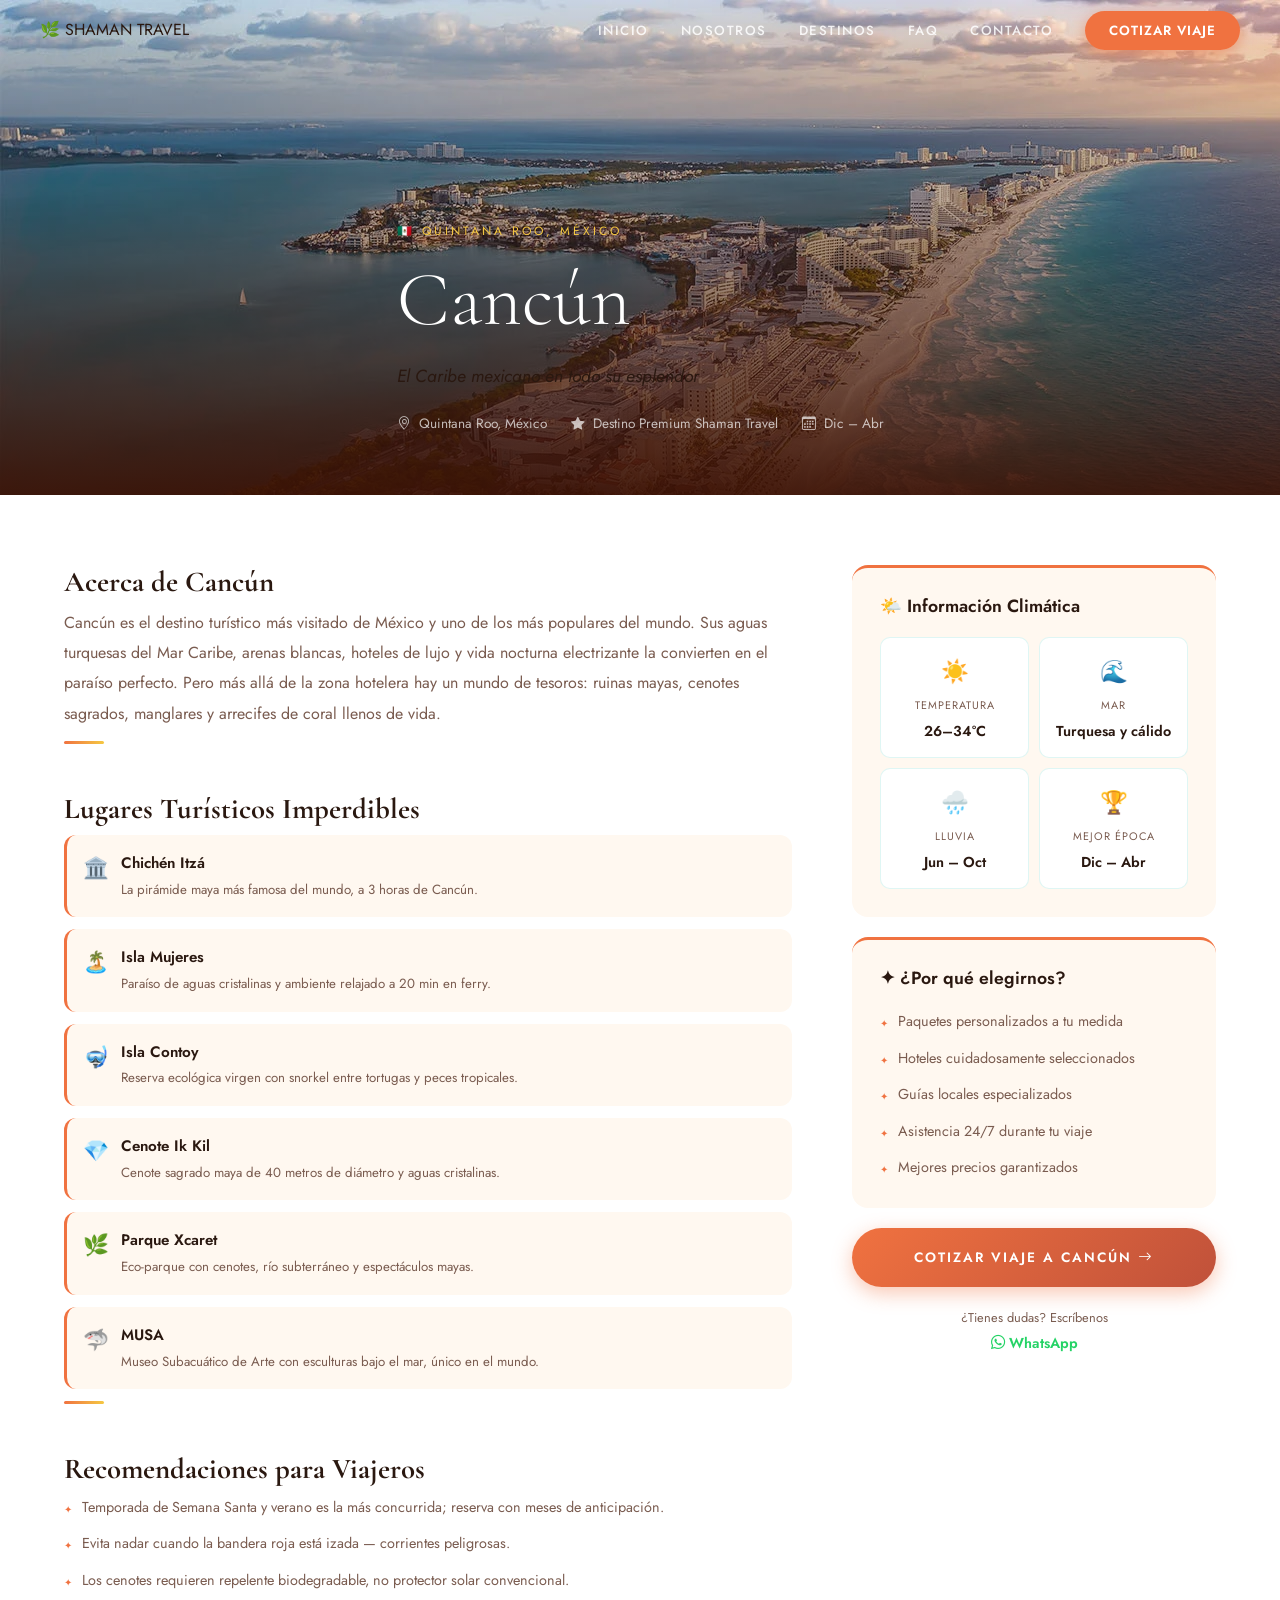
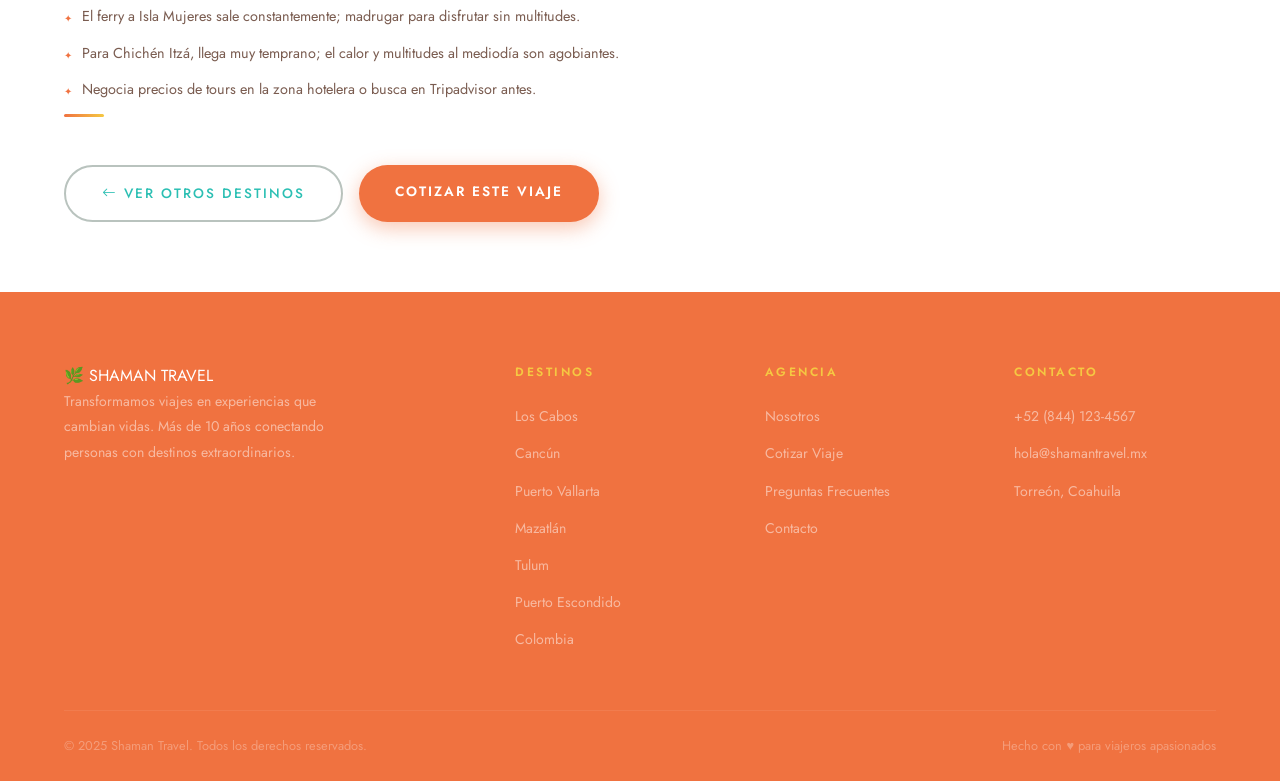
==== pages/cancun.html @ a3c1191b "primer commit" ====
<!DOCTYPE html>
<html lang="es">
<head>
  <meta charset="UTF-8">
  <meta name="viewport" content="width=device-width, initial-scale=1.0">
  <title>Cancún — Shaman Travel</title>
  <link rel="stylesheet" href="../css/style.css">
  <link rel="stylesheet" href="https://cdn.jsdelivr.net/npm/bootstrap-icons@1.11.3/font/bootstrap-icons.min.css">
  <link rel="stylesheet" href="https://unpkg.com/aos@2.3.4/dist/aos.css">
</head>
<body>

<nav class="mobile-nav" id="mobileNav">
  <button class="close-btn" id="closeMenu"><i class="bi bi-x-lg"></i></button>
  <a href="../index.html">Inicio</a>
  <a href="nosotros.html">Nosotros</a>
  <a href="../index.html#destinos">Destinos</a>
  <a href="../index.html#cotizar">Cotizar</a>
  <a href="../index.html#faq">FAQ</a>
  <a href="../index.html#contacto">Contacto</a>
</nav>

<header class="navbar scrolled" id="navbar">
  <div class="nav-inner">
    <a href="../index.html" class="logo">
      <span class="logo-icon">🌿</span>
      SHAMAN <span>TRAVEL</span>
    </a>
    <ul class="nav-links">
      <li><a href="../index.html">Inicio</a></li>
      <li><a href="nosotros.html">Nosotros</a></li>
      <li><a href="../index.html#destinos">Destinos</a></li>
      <li><a href="../index.html#faq">FAQ</a></li>
      <li><a href="../index.html#contacto">Contacto</a></li>
      <li><a href="../index.html#cotizar" class="btn-cotizar">Cotizar Viaje</a></li>
    </ul>
    <div class="hamburger" id="hamburger"><span></span><span></span><span></span></div>
  </div>
</header>

<!-- DESTINATION HERO -->
<section class="dest-hero dest-bg-cancun">
  <div class="dest-hero-overlay"></div>
  <div class="container">
    <div class="dest-hero-tag">🇲🇽 Quintana Roo, México</div>
    <h1>Cancún</h1>
    <p style="color: var(--secondary); font-size:1.1rem; font-style:italic; margin-bottom: 20px;">El Caribe mexicano en todo su esplendor</p>
    <div class="dest-meta">
      <div class="dest-meta-item"><i class="bi bi-geo-alt"></i> Quintana Roo, México</div>
      <div class="dest-meta-item"><i class="bi bi-star-fill" style="color:var(--secondary)"></i> Destino Premium Shaman Travel</div>
      <div class="dest-meta-item"><i class="bi bi-calendar3"></i> Dic – Abr</div>
    </div>
  </div>
</section>

<!-- CONTENT -->
<section class="dest-content" style="padding: 70px 0;">
  <div class="container">
    <div class="dest-layout">

      <!-- MAIN CONTENT -->
      <div class="dest-main">

        <!-- Resumen -->
        <div class="dest-section reveal">
          <h2>Acerca de Cancún</h2>
          <p>Cancún es el destino turístico más visitado de México y uno de los más populares del mundo. Sus aguas turquesas del Mar Caribe, arenas blancas, hoteles de lujo y vida nocturna electrizante la convierten en el paraíso perfecto. Pero más allá de la zona hotelera hay un mundo de tesoros: ruinas mayas, cenotes sagrados, manglares y arrecifes de coral llenos de vida.</p>
        </div>

        <!-- Lugares -->
        <div class="dest-section reveal">
          <h2>Lugares Turísticos Imperdibles</h2>
          <ul class="places-list">
            
          <li>
            <span class="place-icon">🏛️</span>
            <div>
              <div class="place-name">Chichén Itzá</div>
              <div class="place-desc">La pirámide maya más famosa del mundo, a 3 horas de Cancún.</div>
            </div>
          </li>
          <li>
            <span class="place-icon">🏝️</span>
            <div>
              <div class="place-name">Isla Mujeres</div>
              <div class="place-desc">Paraíso de aguas cristalinas y ambiente relajado a 20 min en ferry.</div>
            </div>
          </li>
          <li>
            <span class="place-icon">🤿</span>
            <div>
              <div class="place-name">Isla Contoy</div>
              <div class="place-desc">Reserva ecológica virgen con snorkel entre tortugas y peces tropicales.</div>
            </div>
          </li>
          <li>
            <span class="place-icon">💎</span>
            <div>
              <div class="place-name">Cenote Ik Kil</div>
              <div class="place-desc">Cenote sagrado maya de 40 metros de diámetro y aguas cristalinas.</div>
            </div>
          </li>
          <li>
            <span class="place-icon">🌿</span>
            <div>
              <div class="place-name">Parque Xcaret</div>
              <div class="place-desc">Eco-parque con cenotes, río subterráneo y espectáculos mayas.</div>
            </div>
          </li>
          <li>
            <span class="place-icon">🦈</span>
            <div>
              <div class="place-name">MUSA</div>
              <div class="place-desc">Museo Subacuático de Arte con esculturas bajo el mar, único en el mundo.</div>
            </div>
          </li>
          </ul>
        </div>

        <!-- Recomendaciones -->
        <div class="dest-section reveal">
          <h2>Recomendaciones para Viajeros</h2>
          <ul class="tips-list">
            <li>Temporada de Semana Santa y verano es la más concurrida; reserva con meses de anticipación.</li><li>Evita nadar cuando la bandera roja está izada — corrientes peligrosas.</li><li>Los cenotes requieren repelente biodegradable, no protector solar convencional.</li><li>El ferry a Isla Mujeres sale constantemente; madrugar para disfrutar sin multitudes.</li><li>Para Chichén Itzá, llega muy temprano; el calor y multitudes al mediodía son agobiantes.</li><li>Negocia precios de tours en la zona hotelera o busca en Tripadvisor antes.</li>
          </ul>
        </div>

        <!-- CTA volver -->
        <div style="margin-top: 40px; display: flex; gap: 16px; flex-wrap: wrap;">
          <a href="../index.html#destinos" class="btn-outline" style="color: var(--primary); border-color: rgba(26,58,42,0.3);">
            <i class="bi bi-arrow-left"></i> Ver otros destinos
          </a>
          <a href="../index.html#cotizar" class="btn-primary">Cotizar este viaje</a>
        </div>

      </div>

      <!-- SIDEBAR -->
      <div class="dest-sidebar reveal reveal-delay-2">

        <div class="sidebar-card">
          <h3>🌤️ Información Climática</h3>
          <div class="climate-grid">
            
          <div class="climate-item">
            <div class="climate-icon">☀️</div>
            <div class="climate-label">Temperatura</div>
            <div class="climate-value">26–34°C</div>
          </div>
          <div class="climate-item">
            <div class="climate-icon">🌊</div>
            <div class="climate-label">Mar</div>
            <div class="climate-value">Turquesa y cálido</div>
          </div>
          <div class="climate-item">
            <div class="climate-icon">🌧️</div>
            <div class="climate-label">Lluvia</div>
            <div class="climate-value">Jun – Oct</div>
          </div>
          <div class="climate-item">
            <div class="climate-icon">🏆</div>
            <div class="climate-label">Mejor época</div>
            <div class="climate-value">Dic – Abr</div>
          </div>
          </div>
        </div>

        <div class="sidebar-card">
          <h3>✦ ¿Por qué elegirnos?</h3>
          <ul class="tips-list">
            <li>Paquetes personalizados a tu medida</li>
            <li>Hoteles cuidadosamente seleccionados</li>
            <li>Guías locales especializados</li>
            <li>Asistencia 24/7 durante tu viaje</li>
            <li>Mejores precios garantizados</li>
          </ul>
        </div>

        <a href="../index.html#cotizar" class="btn-cotiza-dest">
          Cotizar viaje a Cancún <i class="bi bi-arrow-right"></i>
        </a>

        <div style="margin-top: 20px; text-align: center;">
          <p style="font-size: 0.8rem; color: var(--text-light);">¿Tienes dudas? Escríbenos</p>
          <a href="https://wa.me/528449876543" style="color: #25D366; font-weight: 600; font-size: 0.9rem;">
            <i class="bi bi-whatsapp"></i> WhatsApp
          </a>
        </div>

      </div>
    </div>
  </div>
</section>

<!-- Footer -->
<footer class="footer">
  <div class="container">
    <div class="footer-grid">
      <div class="footer-brand">
        <div class="logo">🌿 SHAMAN <span>TRAVEL</span></div>
        <p>Transformamos viajes en experiencias que cambian vidas. Más de 10 años conectando personas con destinos extraordinarios.</p>
      </div>
      <div class="footer-col">
        <h5>Destinos</h5>
        <ul class="footer-links">
          <li><a href="los-cabos.html">Los Cabos</a></li>
          <li><a href="cancun.html">Cancún</a></li>
          <li><a href="puerto-vallarta.html">Puerto Vallarta</a></li>
          <li><a href="mazatlan.html">Mazatlán</a></li>
          <li><a href="tulum.html">Tulum</a></li>
          <li><a href="puerto-escondido.html">Puerto Escondido</a></li>
          <li><a href="colombia.html">Colombia</a></li>
        </ul>
      </div>
      <div class="footer-col">
        <h5>Agencia</h5>
        <ul class="footer-links">
          <li><a href="nosotros.html">Nosotros</a></li>
          <li><a href="../index.html#cotizar">Cotizar Viaje</a></li>
          <li><a href="../index.html#faq">Preguntas Frecuentes</a></li>
          <li><a href="../index.html#contacto">Contacto</a></li>
        </ul>
      </div>
      <div class="footer-col">
        <h5>Contacto</h5>
        <ul class="footer-links">
          <li><a href="tel:+528441234567">+52 (844) 123-4567</a></li>
          <li><a href="mailto:hola@shamantravel.mx">hola@shamantravel.mx</a></li>
          <li><a href="#">Torreón, Coahuila</a></li>
        </ul>
      </div>
    </div>
    <div class="footer-bottom">
      <p>&copy; 2025 Shaman Travel. Todos los derechos reservados.</p>
      <p>Hecho con ♥ para viajeros apasionados</p>
    </div>
  </div>
</footer>

<div id="toast" class="toast"></div>
<script src="https://unpkg.com/aos@2.3.4/dist/aos.js"></script>
<script src="../js/main.js"></script>
<script>AOS.init({ duration: 800, once: true });</script>
</body>
</html>
---- css/style.css ----
/* ===== SHAMAN TRAVEL - ESTILOS PRINCIPALES ===== */

@import url('https://fonts.googleapis.com/css2?family=Cormorant+Garamond:ital,wght@0,300;0,400;0,600;0,700;1,300;1,400&family=Jost:wght@300;400;500;600&display=swap');

/* ===== VARIABLES — Paleta del Logo ===== */
:root {
  /* Colores primarios extraídos del logo */
  --primary:      #2BBFB3;   /* Teal/turquesa del logo */
  --primary-dark: #1A8A80;   /* Teal oscuro */
  --orange:       #F07240;   /* Naranja coral del logo */
  --orange-dark:  #C95830;   /* Naranja oscuro */
  --yellow:       #F5C842;   /* Amarillo vibrante del logo */
  --yellow-light: #FFE07A;   /* Amarillo claro */
  --terracota:    #C0513A;   /* Rojo terracota del logo */
  --dark:         #2A0F05;   /* Casi negro para fondo oscuro */
  --dark-2:       #1A0800;   /* Marrón muy oscuro */
  --light:        #FFF8F0;   /* Crema cálido */
  --light-2:      #FEF0E4;   /* Beige suave */
  --text:         #2A1810;   /* Texto principal marrón oscuro */
  --text-light:   #7A5C50;   /* Texto secundario */
  --white:        #FFFFFF;

  /* Gradientes de la marca */
  --gradient:        linear-gradient(135deg, #1A8A80 0%, #2BBFB3 40%, #F07240 100%);
  --gradient-warm:   linear-gradient(135deg, #C0513A 0%, #F07240 50%, #F5C842 100%);
  --gradient-dark:   linear-gradient(135deg, #1C1C1C 0%, #2A1810 100%);
  --gradient-hero:   linear-gradient(135deg, #C0513A 0%, #E06030 30%, #F07240 65%, #F5A030 100%);
  --teal-gradient:   linear-gradient(90deg, #2BBFB3, #F5C842, #F07240);

  --transition: all 0.4s cubic-bezier(0.25, 0.46, 0.45, 0.94);
  --shadow:    0 20px 60px rgba(192,81,58,0.18);
  --shadow-sm: 0 4px 20px rgba(0,0,0,0.08);
}

/* ===== RESET & BASE ===== */
*, *::before, *::after { box-sizing: border-box; margin: 0; padding: 0; }
html { scroll-behavior: smooth; }

body {
  font-family: 'Jost', sans-serif;
  background: var(--light);
  color: var(--text);
  line-height: 1.7;
  overflow-x: hidden;
}

h1, h2, h3, h4 { font-family: 'Cormorant Garamond', serif; line-height: 1.2; }
a { text-decoration: none; color: inherit; }
img { max-width: 100%; display: block; }
section { padding: 90px 0; }

.container {
  max-width: 1200px;
  margin: 0 auto;
  padding: 0 24px;
}

/* ===== NAVBAR ===== */
.navbar {
  position: fixed;
  top: 0; left: 0; right: 0;
  z-index: 1000;
  transition: var(--transition);
}

.navbar.scrolled {
  background: #f07240;
  backdrop-filter: blur(20px);
  box-shadow: 0 4px 30px rgba(192,81,58,0.25);
}

.navbar.transparent { background: transparent; }

.nav-inner {
  display: flex;
  align-items: center;
  justify-content: space-between;
  padding: 16px 40px;
}

/* LOGO IMAGE */
.logo-img {
  height: 67px;
  width: auto;
  display: block;
  filter: drop-shadow(0 2px 8px rgba(240,114,64,0.3));
  transition: var(--transition);
}

.logo-img:hover {
  transform: scale(1.05);
  filter: drop-shadow(0 4px 16px rgba(240,114,64,0.5));
}

.logo-text {
  font-family: 'Cormorant Garamond', serif;
  font-size: 1.6rem;
  font-weight: 700;
  color: var(--white);
  letter-spacing: 2px;
  display: flex;
  align-items: center;
  gap: 12px;
}

.nav-links {
  display: flex;
  list-style: none;
  gap: 32px;
  align-items: center;
}

.nav-links a {
  color: rgba(255,255,255,0.85);
  font-size: 0.83rem;
  letter-spacing: 1.5px;
  text-transform: uppercase;
  font-weight: 500;
  transition: var(--transition);
  position: relative;
}

.nav-links a::after {
  content: '';
  position: absolute;
  bottom: -4px; left: 0;
  width: 0; height: 2px;
  background: var(--yellow);
  transition: var(--transition);
}

.nav-links a:hover { color: var(--yellow); }
.nav-links a:hover::after { width: 100%; }

.btn-cotizar {
  background: var(--orange) !important;
  color: var(--white) !important;
  padding: 10px 24px !important;
  border-radius: 30px !important;
  font-weight: 600 !important;
  letter-spacing: 1px !important;
  transition: var(--transition) !important;
  box-shadow: 0 4px 15px rgba(231, 120, 76, 0.63) !important;
}

.btn-cotizar:hover {
  background: var(--yellow) !important;
  color: var(-- --orange-dark) !important;
  transform: translateY(-2px) !important;
  box-shadow: 0 8px 25px rgba(245,200,66,0.5) !important;
}

.btn-cotizar::after { display: none !important; }

/* Hamburger */
.hamburger {
  display: none;
  flex-direction: column;
  gap: 5px;
  cursor: pointer;
  padding: 5px;
}
.hamburger span {
  display: block;
  width: 25px; height: 2px;
  background: var(--white);
  transition: var(--transition);
}

/* ===== HERO ===== */
/* .hero {
  height: 100vh;
  min-height: 700px;
  background: var(--gradient-hero);
  position: relative;
  display: flex;
  align-items: center;
  justify-content: center;
  overflow: hidden;
} */
 .hero {
  height: 100vh;
  min-height: 700px;
  position: relative;
  display: flex;
  align-items: center;
  justify-content: center;
  overflow: hidden;

  /* Imagen real de fondo */
  background-image: 
    linear-gradient(
      135deg,
      rgba(26,138,128,0.85) 0%,     /* primary-dark */
      rgba(43,191,179,0.75) 30%,    /* primary */
      rgba(240,114,64,0.75) 70%,    /* orange */
      rgba(192,81,58,0.85) 100%     /* terracota */
    ),
    url('../img/logo.png'); /* <-- coloca aquí tu imagen */

  background-size: cover;
  background-position: center;
  background-repeat: no-repeat;
}
.hero::after {
  content: '';
  position: absolute;
  inset: 0;
  background: linear-gradient(
    to bottom,
    rgba(42,15,5,0.3),
    rgba(42,15,5,0.6)
  );
  z-index: 1;
}

.hero-logo-bg {
  position: absolute;
  inset: 0;
  background-image: url('../img/logo-light.png');
  background-repeat: no-repeat;
  background-position: center center;
  background-size: 70%;
  opacity: 0.13;
  pointer-events: none;
  z-index: 0;
}

.hero-bg {
  position: absolute; inset: 0;
  background-image:
    radial-gradient(ellipse at 15% 60%, rgba(245,200,66,0.2) 0%, transparent 50%),
    radial-gradient(ellipse at 85% 20%, rgba(255,255,255,0.12) 0%, transparent 50%),
    radial-gradient(ellipse at 50% 90%, rgba(245,200,66,0.15) 0%, transparent 40%);
}

/* Aztec pattern overlay */
.hero-pattern {
  position: absolute; inset: 0;
  opacity: 0.05;
  background-image: url("data:image/svg+xml,%3Csvg xmlns='http://www.w3.org/2000/svg' width='80' height='80' viewBox='0 0 80 80'%3E%3Cg fill='%23F5C842'%3E%3Cpath d='M40 0L50 20H30L40 0z'/%3E%3Cpath d='M40 80L30 60h20L40 80z'/%3E%3Cpath d='M0 40L20 30v20L0 40z'/%3E%3Cpath d='M80 40L60 50V30L80 40z'/%3E%3Crect x='32' y='32' width='16' height='16' fill='none' stroke='%23F5C842' stroke-width='2'/%3E%3C/g%3E%3C/svg%3E");
}

.hero-content {
  text-align: center;
  color: var(--white);
  position: relative;
  z-index: 2;
  max-width: 820px;
  padding: 0 24px;
}

.hero-badge {
  display: inline-block;
  background: rgba(245,200,66,0.15);
  border: 1px solid rgba(245,200,66,0.5);
  color: var(--yellow);
  padding: 7px 22px;
  font-size: 0.75rem;
  letter-spacing: 3px;
  text-transform: uppercase;
  margin-bottom: 28px;
  border-radius: 30px;
  animation: fadeInDown 0.8s ease both;
}

.hero-logo {
  width: 120px;
  margin: 0 auto 20px;
  animation: fadeInDown 0.8s ease 0.1s both;
  filter: drop-shadow(0 4px 20px rgba(240,114,64,0.5));
}

.hero h1 {
  font-size: clamp(3rem, 8vw, 6rem);
  font-weight: 300;
  margin-bottom: 8px;
  animation: fadeInUp 0.8s ease 0.2s both;
  line-height: 1.1;
}

.hero h1 em {
  font-style: italic;
  background: linear-gradient(90deg, var(--yellow), var(--orange));
  -webkit-background-clip: text;
  -webkit-text-fill-color: transparent;
  background-clip: text;
}

.hero-sub {
  font-size: 0.95rem;
  color: rgba(255,255,255,0.6);
  letter-spacing: 3px;
  text-transform: uppercase;
  margin-bottom: 20px;
  animation: fadeInUp 0.8s ease 0.3s both;
}

.hero p {
  font-size: 1.1rem;
  color: rgba(255,255,255,0.8);
  max-width: 560px;
  margin: 0 auto 40px;
  font-weight: 300;
  animation: fadeInUp 0.8s ease 0.4s both;
}

.hero-btns {
  display: flex;
  gap: 16px;
  justify-content: center;
  flex-wrap: wrap;
  animation: fadeInUp 0.8s ease 0.5s both;
}

.btn-primary {
  background: var(--orange);
  color: var(--white);
  padding: 15px 36px;
  font-size: 0.85rem;
  letter-spacing: 2px;
  text-transform: uppercase;
  font-weight: 600;
  border-radius: 30px;
  border: none;
  cursor: pointer;
  transition: var(--transition);
  box-shadow: 0 6px 20px rgba(240,114,64,0.4);
}

.btn-primary:hover {
  background: var(--yellow);
  color: var(-- --orange-dark);
  transform: translateY(-3px);
  box-shadow: 0 12px 30px rgba(245,200,66,0.5);
}

.btn-outline {
  border: 2px solid rgba(245,200,66,0.6);
  color: var(--yellow);
  padding: 15px 36px;
  font-size: 0.85rem;
  letter-spacing: 2px;
  text-transform: uppercase;
  font-weight: 500;
  border-radius: 30px;
  cursor: pointer;
  transition: var(--transition);
  background: transparent;
}

.btn-outline:hover {
  border-color: var(--yellow);
  background: rgba(245,200,66,0.15);
  transform: translateY(-3px);
}

.hero-scroll {
  position: absolute;
  bottom: 40px; left: 50%;
  transform: translateX(-50%);
  display: flex;
  flex-direction: column;
  align-items: center;
  gap: 8px;
  color: rgba(255,255,255,0.45);
  font-size: 0.65rem;
  letter-spacing: 2px;
  text-transform: uppercase;
  animation: fadeIn 1s ease 1s both;
}

.scroll-line {
  width: 1px; height: 40px;
  background: linear-gradient(to bottom, rgba(245,200,66,0.6), transparent);
  animation: scrollLine 2s ease-in-out infinite;
}

/* ===== SECTION HEADERS ===== */
.section-header { text-align: center; margin-bottom: 60px; }

.section-tag {
  display: inline-block;
  color: var(--orange);
  font-size: 0.75rem;
  letter-spacing: 3px;
  text-transform: uppercase;
  margin-bottom: 12px;
  font-weight: 600;
}

.section-header h2 {
  font-size: clamp(2rem, 4vw, 3rem);
  color: var(--text);
  margin-bottom: 16px;
}

.section-header p {
  color: var(--text-light);
  max-width: 550px;
  margin: 0 auto;
  font-size: 1rem;
}

.divider {
  width: 60px; height: 3px;
  background: var(--teal-gradient);
  margin: 14px auto;
  border-radius: 2px;
}

/* ===== MISSION/VISION ===== */
.mvision {
  background: #3A1A0A;
  color: var(--white);
  position: relative;
  overflow: hidden;
}

.mvision::before {
  content: '';
  position: absolute;
  top: -30%; right: -10%;
  width: 600px; height: 600px;
  background: radial-gradient(circle, rgba(245,200,66,0.15) 0%, transparent 70%);
  pointer-events: none;
}

.mvision::after {
  content: '';
  position: absolute;
  bottom: -20%; left: -10%;
  width: 400px; height: 400px;
  background: radial-gradient(circle, rgba(245,200,66,0.1) 0%, transparent 70%);
  pointer-events: none;
}

.mvision .section-header h2 { color: var(--white); }
.mvision .section-tag { color: var(--yellow); }

.cards-grid {
  display: grid;
  grid-template-columns: repeat(3, 1fr);
  gap: 2px;
}

.mv-card {
  background: rgba(255,255,255,0.04);
  border: 1px solid rgba(255,255,255,0.07);
  padding: 48px 36px;
  position: relative;
  overflow: hidden;
  transition: var(--transition);
}

.mv-card::before {
  content: '';
  position: absolute;
  bottom: 0; left: 0;
  width: 100%; height: 3px;
  background: var(--teal-gradient);
  transform: scaleX(0);
  transition: var(--transition);
}

.mv-card:hover { background: rgba(255,255,255,0.07); transform: translateY(-4px); }
.mv-card:hover::before { transform: scaleX(1); }

.mv-icon { font-size: 2.8rem; margin-bottom: 20px; }

.mv-card h3 {
  font-size: 1.6rem;
  color: var(--yellow);
  margin-bottom: 16px;
}

.mv-card p { color: rgba(255,255,255,0.65); font-size: 0.95rem; line-height: 1.8; }

/* ===== ABOUT (HOME SUMMARY) ===== */
.about-home { background: var(--light); }

.about-flex {
  display: grid;
  grid-template-columns: 1fr 1fr;
  gap: 80px;
  align-items: center;
}

.about-visual { position: relative; }

.about-img-main {
  width: 100%;
  height: 480px;
  border-radius: 16px;
  position: relative;
  overflow: hidden;
  background: linear-gradient( 135deg,#f07240,#c0513a  );
  display: flex;
  align-items: center;
  justify-content: center;
}

.about-img-main::before {
  content: '';
  position: absolute; inset: 0;
  background: linear-gradient(135deg, rgba(43,191,179,0.2), rgba(240,114,64,0.15));
}

/* Logo centered in the about visual */
.about-logo {
  width: 100%;
  height: 100%;
  object-fit: contain;   /* mantiene proporción */
  padding: 40px;         /* espacio interno elegante */
  position: relative;
  z-index: 1;
}

.about-badge {
  position: absolute;
  bottom: -20px; right: -20px;
  background: var(--orange);
  color: var(--white);
  padding: 24px;
  border-radius: 12px;
  text-align: center;
  box-shadow: 0 10px 30px rgba(240,114,64,0.4);
}

.about-badge .num {
  font-family: 'Cormorant Garamond', serif;
  font-size: 2.5rem;
  font-weight: 700;
  line-height: 1;
}

.about-badge .label {
  font-size: 0.7rem;
  letter-spacing: 1px;
  text-transform: uppercase;
  margin-top: 4px;
}

.about-text h2 { font-size: 2.5rem; color: var(--text); margin-bottom: 20px; }
.about-text p { color: var(--text-light); margin-bottom: 16px; line-height: 1.9; }

.about-features {
  display: grid;
  grid-template-columns: 1fr 1fr;
  gap: 14px;
  margin-top: 32px;
}

.feature-item {
  display: flex;
  align-items: center;
  gap: 10px;
  font-size: 0.9rem;
  color: var(--text);
}

.feature-item::before {
  content: '✦';
  color: var(--orange);
  font-size: 0.7rem;
  flex-shrink: 0;
}

/* ===== DESTINATIONS ===== */
.destinations { background: var(--white); }

.dest-grid {
  display: grid;
  grid-template-columns: repeat(3, 1fr);
  gap: 24px;
}

/* DETALLES DEL CARD IMAGENES */
.dest-card {
  border-radius: 16px;
  overflow: hidden;
  background: #f3723e;
  position: relative;
  cursor: pointer;
  transition: var(--transition);
}

.dest-card:hover { transform: translateY(-10px); box-shadow: var(--shadow); }

.dest-img {
  height: 260px;
  background-size: cover;
  background-position: center;
  background-repeat: no-repeat;

  display: flex;
  align-items: center;
  justify-content: center;
  font-size: 4rem;
  position: relative;
  overflow: hidden;
  transition: var(--transition);
}

.dest-card:hover .dest-img { transform: scale(1.07); }

/* OPACIDAD IMAGENES DE DESTINO */
.dest-overlay {
  position: absolute; inset: 0;
  /* background: linear-gradient(to top, rgba(185, 57, 18, 0.411) 0%, rgba(199, 125, 105, 0.26) 50%, transparent 100%); */
}

.dest-body { padding: 24px; }

.dest-country {
  font-size: 0.7rem;
  letter-spacing: 2px;
  text-transform: uppercase;
  color: var(--yellow);
  margin-bottom: 6px;
}

.dest-body h3 { font-size: 1.5rem; color: var(--white); margin-bottom: 10px; }

.dest-body p { font-size: 0.85rem; color: rgba(255,255,255,0.55); margin-bottom: 20px; line-height: 1.7; }

.btn-details {
  display: inline-flex;
  align-items: center;
  gap: 8px;
  color: var(--yellow);
  font-size: 0.8rem;
  letter-spacing: 1.5px;
  text-transform: uppercase;
  font-weight: 600;
  border: 1px solid rgba(245,200,66,0.35);
  padding: 10px 20px;
  border-radius: 30px;
  transition: var(--transition);
}

.btn-details:hover {
  background: var(--orange);
  color: var(--white);
  border-color: var(--orange);
  transform: translateX(3px);
}

/* IMAGENES DESTINOS */
.dest-bg-cabos    { background-image: url('../img/destinos/loscabos.jpg'); }
.dest-bg-cancun   { background-image: url('../img/destinos/cancun2.webp'); }
.dest-bg-vallarta { background-image: url('../img/destinos/puertoVallarta.jpeg'); }
.dest-bg-mazatlan { background-image: url('../img/destinos/mazatlan.webp'); }
.dest-bg-tulum    { background-image: url('../img/destinos/TULUM-1.jpg'); }
.dest-bg-escondido{ background-image: url('../img/destinos/PUERTO\ ESCONDIDO-1.jpg'); }
.dest-bg-colombia { background-image: url('../img/destinos/COLOMBIA-1.jpeg'); }

/* ===== COTIZAR ===== */
.cotizar {
  background: #be5c2bf6;
  position: relative;
  overflow: hidden;
}

.cotizar::before {
  content: '';
  position: absolute; inset: 0;
  /* --background-image: url("data:image/svg+xml,%3Csvg xmlns='http://www.w3.org/2000/svg' width='80' height='80' viewBox='0 0 80 80'%3E%3Cg fill='%23F5C842' fill-opacity='0.04'%3E%3Cpath d='M40 0L50 20H30L40 0z'/%3E%3Cpath d='M40 80L30 60h20L40 80z'/%3E%3Cpath d='M0 40L20 30v20L0 40z'/%3E%3Cpath d='M80 40L60 50V30L80 40z'/%3E%3C/g%3E%3C/svg%3E"); */
}

.cotizar .section-header h2 { color: var(--white); }
.cotizar .section-tag { color: var(--yellow); }
.cotizar .section-header p { color: rgba(255,255,255,0.65); }

.form-container {
  background: rgba(255,255,255,0.05);
  border: 1px solid rgba(245,200,66,0.15);
  border-radius: 20px;
  padding: 48px;
  backdrop-filter: blur(10px);
  max-width: 900px;
  margin: 0 auto;
}

.form-grid {
  display: grid;
  grid-template-columns: repeat(2, 1fr);
  gap: 24px;
}

.form-group { display: flex; flex-direction: column; gap: 8px; }
.form-group.full { grid-column: 1 / -1; }

.form-group label {
  color: rgba(255,255,255,0.65);
  font-size: 0.75rem;
  letter-spacing: 2px;
  text-transform: uppercase;
}

.form-group input,
.form-group select,
.form-group textarea {
  background: rgba(255,255,255,0.07);
  border: 1px solid rgba(255,255,255,0.12);
  border-radius: 10px;
  padding: 14px 16px;
  color: var(--white);
  font-family: 'Jost', sans-serif;
  font-size: 0.95rem;
  transition: var(--transition);
  outline: none;
  width: 100%;
}

.form-group input::placeholder,
.form-group textarea::placeholder { color: rgba(255,255,255,0.3); }

.form-group input:focus,
.form-group select:focus,
.form-group textarea:focus {
  border-color: var(--orange);
  background: rgba(240,114,64,0.08);
  box-shadow: 0 0 0 3px rgba(240,114,64,0.1);
}

.form-group select option { background: #3D1205; color: var(--white); }

.menores-section { grid-column: 1 / -1; }

.menores-section h4 {
  color: var(--yellow);
  margin-bottom: 16px;
  font-size: 0.9rem;
  font-family: 'Jost', sans-serif;
  font-weight: 600;
  letter-spacing: 1.5px;
  text-transform: uppercase;
}

.edades-grid { display: flex; flex-wrap: wrap; gap: 12px; }

.edad-input {
  display: flex;
  align-items: center;
  gap: 8px;
  background: rgba(255,255,255,0.07);
  border: 1px solid rgba(245,200,66,0.2);
  border-radius: 10px;
  padding: 8px 14px;
  color: rgba(255,255,255,0.7);
  font-size: 0.85rem;
}

.edad-input input {
  width: 50px;
  border: none !important;
  background: transparent !important;
  padding: 0 !important;
  text-align: center;
  box-shadow: none !important;
}

.form-submit { text-align: center; margin-top: 36px; }

.form-submit .btn-primary {
  font-size: 0.9rem;
  padding: 18px 60px;
  box-shadow: 0 10px 30px rgba(240,114,64,0.4);
}

/* ===== FAQ ===== */
.faq { background: var(--light-2); }

.faq-list { max-width: 780px; margin: 0 auto; }

.faq-item {
  border-bottom: 1px solid rgba(43,191,179,0.2);
  overflow: hidden;
}

.faq-question {
  display: flex;
  justify-content: space-between;
  align-items: center;
  padding: 24px 0;
  cursor: pointer;
  transition: var(--transition);
  gap: 20px;
}

.faq-question h4 {
  font-family: 'Jost', sans-serif;
  font-size: 1rem;
  font-weight: 500;
  color: var(--text);
  transition: var(--transition);
}

.faq-question:hover h4 { color: var(--orange); }

.faq-icon {
  width: 34px; height: 34px;
  border-radius: 50%;
  border: 2px solid rgba(43,191,179,0.4);
  display: flex;
  align-items: center;
  justify-content: center;
  color: var(--primary);
  font-size: 1.2rem;
  flex-shrink: 0;
  transition: var(--transition);
}

.faq-item.open .faq-icon {
  background: var(--orange);
  color: var(--white);
  border-color: var(--orange);
  transform: rotate(45deg);
}

.faq-answer { max-height: 0; overflow: hidden; transition: max-height 0.4s ease; }

.faq-answer p {
  color: var(--text-light);
  line-height: 1.9;
  padding-bottom: 24px;
  font-size: 0.95rem;
}

.faq-item.open .faq-answer { max-height: 300px; }

/* ===== CONTACT ===== */
.contact { background: var(--white); }

.contact-grid {
  display: grid;
  grid-template-columns: 1fr 1.5fr;
  gap: 60px;
  align-items: start;
}

.contact-info h3 { font-size: 2rem; color: var(--text); margin-bottom: 16px; }
.contact-info p { color: var(--text-light); margin-bottom: 36px; line-height: 1.9; }

.contact-items { display: flex; flex-direction: column; gap: 24px; }

.contact-item { display: flex; gap: 16px; align-items: flex-start; }

.c-icon {
  width: 46px; height: 46px;
  background: linear-gradient(135deg, rgba(43,191,179,0.12), rgba(240,114,64,0.08));
  border: 1px solid rgba(43,191,179,0.2);
  border-radius: 12px;
  display: flex;
  align-items: center;
  justify-content: center;
  font-size: 1.1rem;
  flex-shrink: 0;
}

.c-label { font-size: 0.7rem; letter-spacing: 2px; text-transform: uppercase; color: var(--text-light); margin-bottom: 4px; }
.c-value { font-size: 0.95rem; color: var(--text); font-weight: 500; }

.social-links { display: flex; gap: 12px; margin-top: 32px; }

.social-link {
  width: 44px; height: 44px;
  border: 1px solid rgba(43,191,179,0.3);
  border-radius: 50%;
  display: flex;
  align-items: center;
  justify-content: center;
  font-size: 1rem;
  transition: var(--transition);
  color: var(--primary);
}

.social-link:hover {
  background: var(--orange);
  color: var(--white);
  border-color: var(--orange);
  transform: translateY(-3px);
  box-shadow: 0 6px 20px rgba(240,114,64,0.4);
}

.contact-form {
  background: var(--light);
  padding: 40px;
  border-radius: 20px;
  border-top: 4px solid var(--orange);
}

.contact-form h4 { font-size: 1.5rem; color: var(--text); margin-bottom: 28px; }

.cf-group { display: flex; flex-direction: column; gap: 8px; margin-bottom: 20px; }

.cf-group label { font-size: 0.75rem; letter-spacing: 2px; text-transform: uppercase; color: var(--text-light); }

.cf-group input,
.cf-group textarea {
  background: var(--white);
  border: 1px solid rgba(43,191,179,0.25);
  border-radius: 10px;
  padding: 14px 16px;
  font-family: 'Jost', sans-serif;
  font-size: 0.95rem;
  color: var(--text);
  transition: var(--transition);
  outline: none;
  resize: none;
  width: 100%;
}

.cf-group input:focus,
.cf-group textarea:focus {
  border-color: var(--orange);
  box-shadow: 0 0 0 3px rgba(240,114,64,0.1);
}

.btn-send {
  background: linear-gradient(135deg, var(--orange), var(--terracota));
  color: var(--white);
  padding: 16px 40px;
  border: none;
  border-radius: 30px;
  font-family: 'Jost', sans-serif;
  font-size: 0.85rem;
  letter-spacing: 2px;
  text-transform: uppercase;
  cursor: pointer;
  transition: var(--transition);
  width: 100%;
  box-shadow: 0 6px 20px rgba(240,114,64,0.35);
}

.btn-send:hover {
  background: linear-gradient(135deg, var(--yellow), var(--orange));
  transform: translateY(-2px);
  box-shadow: 0 12px 30px rgba(245,200,66,0.4);
}

/* ===== PAGE HERO ===== */
.page-hero {
  height: 45vh;
  min-height: 300px;
  background: linear-gradient(135deg, #C0513A 0%, #E06030 45%, #F5A030 100%);
  display: flex;
  align-items: flex-end;
  padding-bottom: 60px;
  position: relative;
  overflow: hidden;
}

.page-hero::before {
  content: '';
  position: absolute; inset: 0;
  background-image: url("data:image/svg+xml,%3Csvg xmlns='http://www.w3.org/2000/svg' width='80' height='80' viewBox='0 0 80 80'%3E%3Cg fill='%23F5C842' fill-opacity='0.04'%3E%3Cpath d='M40 0L50 20H30L40 0z'/%3E%3Cpath d='M40 80L30 60h20L40 80z'/%3E%3C/g%3E%3C/svg%3E");
}

.page-hero .container { position: relative; z-index: 1; }

.page-hero-tag {
  color: var(--yellow);
  font-size: 0.75rem;
  letter-spacing: 3px;
  text-transform: uppercase;
  margin-bottom: 12px;
}

.page-hero h1 { font-size: clamp(2.5rem, 5vw, 4rem); color: var(--white); font-weight: 300; }

/* ===== TEAM ===== */
.team-grid { display: grid; grid-template-columns: repeat(4, 1fr); gap: 24px; }

.team-card { text-align: center; }

.team-avatar {
  width: 100px; height: 100px;
  background: linear-gradient(135deg, var(--primary), var(--orange));
  border-radius: 50%;
  display: flex;
  align-items: center;
  justify-content: center;
  font-size: 2.5rem;
  margin: 0 auto 16px;
  box-shadow: 0 8px 25px rgba(240,114,64,0.3);
}

.team-card h4 { font-size: 1.1rem; color: var(--text); margin-bottom: 4px; }
.team-card p { font-size: 0.85rem; color: var(--orange); font-weight: 500; }

/* ===== DESTINATION DETAIL PAGE ===== */
.dest-hero {
  height: 55vh;
  min-height: 400px;
  display: flex;
  align-items: flex-end;
  padding-bottom: 60px;
  position: relative;
  overflow: hidden;
}

.dest-hero-overlay {
  position: absolute; inset: 0;
  background: linear-gradient(to top, rgba(60,18,5,0.95) 0%, rgba(60,18,5,0.35) 60%, transparent 100%);
}

.dest-hero .container { position: relative; z-index: 1; }

.dest-hero-tag {
  color: var(--yellow);
  font-size: 0.75rem;
  letter-spacing: 3px;
  text-transform: uppercase;
  margin-bottom: 12px;
}

.dest-hero h1 { font-size: clamp(2.5rem, 6vw, 5rem); color: var(--white); font-weight: 300; margin-bottom: 16px; }

.dest-meta { display: flex; gap: 24px; flex-wrap: wrap; }

.dest-meta-item { display: flex; align-items: center; gap: 8px; color: rgba(255,255,255,0.7); font-size: 0.85rem; }

.dest-content { background: var(--white); }

.dest-layout {
  display: grid;
  grid-template-columns: 2fr 1fr;
  gap: 60px;
  align-items: start;
}

.dest-section { margin-bottom: 48px; }

.dest-section h2 { font-size: 1.8rem; color: var(--text); margin-bottom: 8px; }

.dest-section::after {
  content: '';
  display: block;
  width: 40px; height: 3px;
  background: linear-gradient(90deg, var(--orange), var(--yellow));
  margin: 12px 0 20px;
  border-radius: 2px;
}

.dest-section p { color: var(--text-light); line-height: 1.9; margin-bottom: 12px; }

.places-list { list-style: none; display: flex; flex-direction: column; gap: 12px; }

.places-list li {
  display: flex;
  gap: 12px;
  align-items: flex-start;
  padding: 16px;
  background: var(--light);
  border-radius: 12px;
  border-left: 3px solid var(--orange);
  transition: var(--transition);
}

.places-list li:hover { background: var(--light-2); transform: translateX(4px); }

.places-list li .place-icon { font-size: 1.3rem; flex-shrink: 0; }
.places-list li .place-name { font-weight: 600; color: var(--text); font-size: 0.95rem; }
.places-list li .place-desc { font-size: 0.83rem; color: var(--text-light); margin-top: 2px; }

.tips-list { list-style: none; display: flex; flex-direction: column; gap: 12px; }

.tips-list li {
  display: flex;
  gap: 10px;
  align-items: flex-start;
  font-size: 0.9rem;
  color: var(--text-light);
  line-height: 1.7;
}

.tips-list li::before {
  content: '✦';
  color: var(--orange);
  font-size: 0.65rem;
  margin-top: 6px;
  flex-shrink: 0;
}

/* Sidebar */
.dest-sidebar { position: sticky; top: 100px; }

.sidebar-card {
  background: var(--light);
  border-radius: 16px;
  padding: 28px;
  margin-bottom: 20px;
  border-top: 3px solid var(--orange);
}

.sidebar-card h3 { font-size: 1.1rem; color: var(--text); margin-bottom: 20px; font-family: 'Jost', sans-serif; font-weight: 600; }

.climate-grid { display: grid; grid-template-columns: 1fr 1fr; gap: 10px; }

.climate-item {
  background: var(--white);
  padding: 14px;
  border-radius: 10px;
  text-align: center;
  border: 1px solid rgba(43,191,179,0.15);
}

.climate-icon { font-size: 1.4rem; margin-bottom: 6px; }
.climate-label { font-size: 0.68rem; text-transform: uppercase; letter-spacing: 1px; color: var(--text-light); }
.climate-value { font-size: 0.9rem; font-weight: 600; color: var(--text); margin-top: 4px; }

.btn-cotiza-dest {
  display: block;
  background: linear-gradient(135deg, var(--orange), var(--terracota));
  color: var(--white);
  text-align: center;
  padding: 18px;
  border-radius: 30px;
  font-size: 0.85rem;
  letter-spacing: 2px;
  text-transform: uppercase;
  transition: var(--transition);
  border: none;
  cursor: pointer;
  width: 100%;
  font-family: 'Jost', sans-serif;
  font-weight: 600;
  box-shadow: 0 6px 20px rgba(240,114,64,0.4);
}

.btn-cotiza-dest:hover {
  background: linear-gradient(135deg, var(--yellow), var(--orange));
  transform: translateY(-2px);
  box-shadow: 0 12px 30px rgba(245,200,66,0.4);
}

/* ===== NOSOTROS PAGE ===== */
.nosotros-content { background: var(--white); }

.nosotros-flex {
  display: grid;
  grid-template-columns: 1fr 1fr;
  gap: 80px;
  align-items: center;
  margin-bottom: 80px;
}

.nosotros-flex.reverse { direction: rtl; }
.nosotros-flex.reverse > * { direction: ltr; }

.nosotros-img {
  height: 420px;
  background: linear-gradient(135deg, #C0513A, #F07240);
  border-radius: 16px;
  display: flex;
  align-items: center;
  justify-content: center;
  font-size: 6rem;
  box-shadow: 0 20px 60px rgba(0,0,0,0.2);
}

.nosotros-text h2 { font-size: 2.2rem; color: var(--text); margin-bottom: 16px; }

.nosotros-text .sub-tag {
  color: var(--orange);
  font-size: 0.75rem;
  letter-spacing: 3px;
  text-transform: uppercase;
  margin-bottom: 12px;
  display: block;
  font-weight: 600;
}

.nosotros-text p { color: var(--text-light); line-height: 1.9; margin-bottom: 16px; }

.valores-grid { display: grid; grid-template-columns: repeat(3, 1fr); gap: 24px; margin-top: 40px; }

.valor-item {
  text-align: center;
  padding: 32px 20px;
  background: var(--light);
  border-radius: 16px;
  transition: var(--transition);
  border-bottom: 3px solid transparent;
}

.valor-item:hover {
  transform: translateY(-6px);
  box-shadow: 0 12px 40px rgba(240,114,64,0.15);
  border-bottom-color: var(--orange);
}

.valor-icon { font-size: 2rem; margin-bottom: 12px; }
.valor-item h4 { font-size: 1rem; color: var(--text); margin-bottom: 8px; font-family: 'Jost', sans-serif; font-weight: 600; }
.valor-item p { font-size: 0.85rem; color: var(--text-light); }

/* ===== FOOTER ===== */
.footer { background: #f07240; color: var(--white); padding: 70px 0 0; }

.footer-grid {
  display: grid;
  grid-template-columns: 2fr 1fr 1fr 1fr;
  gap: 48px;
  padding-bottom: 48px;
}

.footer-logo-img {
  height: 60px;
  width: auto;
  margin-bottom: 16px;
  filter: brightness(1.1);
}

.footer-brand p { color: rgba(255,255,255,0.5); font-size: 0.88rem; line-height: 1.8; max-width: 280px; }

.footer-col h5 {
  color: var(--yellow);
  font-size: 0.75rem;
  letter-spacing: 2.5px;
  text-transform: uppercase;
  margin-bottom: 20px;
  font-family: 'Jost', sans-serif;
  font-weight: 600;
}

.footer-links { list-style: none; }
.footer-links li { margin-bottom: 10px; }
.footer-links a { color: rgba(255,255,255,0.5); font-size: 0.88rem; transition: var(--transition); }
.footer-links a:hover { color: var(--orange); padding-left: 4px; }

.footer-bottom {
  border-top: 1px solid rgba(255,255,255,0.07);
  padding: 24px 0;
  display: flex;
  justify-content: space-between;
  align-items: center;
  flex-wrap: wrap;
  gap: 16px;
}

.footer-bottom p { color: rgba(255,255,255,0.3); font-size: 0.8rem; }

/* ===== TOAST ===== */
.toast {
  position: fixed;
  bottom: 30px; right: 30px;
  background: linear-gradient(135deg, var(--primary-dark), var(--primary));
  color: var(--white);
  padding: 16px 24px;
  border-radius: 12px;
  font-size: 0.9rem;
  z-index: 9999;
  transform: translateY(100px);
  opacity: 0;
  transition: var(--transition);
  border-left: 4px solid var(--yellow);
  box-shadow: 0 10px 40px rgba(43,191,179,0.3);
}

.toast.show { transform: translateY(0); opacity: 1; }

/* ===== MOBILE NAV ===== */
.mobile-nav {
  display: none;
  position: fixed; inset: 0;
  background: #3A1A0A;
  z-index: 999;
  flex-direction: column;
  align-items: center;
  justify-content: center;
  gap: 32px;
}

.mobile-nav.open { display: flex; }

.mobile-nav a {
  color: var(--white);
  font-size: 1.5rem;
  font-family: 'Cormorant Garamond', serif;
  letter-spacing: 2px;
  transition: var(--transition);
}

.mobile-nav a:hover { color: var(--yellow); }

.mobile-nav .close-btn {
  position: absolute;
  top: 24px; right: 24px;
  background: none; border: none;
  color: var(--white);
  font-size: 1.5rem;
  cursor: pointer;
}

/* ===== ANIMATIONS ===== */
@keyframes fadeInDown {
  from { opacity: 0; transform: translateY(-20px); }
  to   { opacity: 1; transform: translateY(0); }
}

@keyframes fadeInUp {
  from { opacity: 0; transform: translateY(30px); }
  to   { opacity: 1; transform: translateY(0); }
}

@keyframes fadeIn {
  from { opacity: 0; }
  to   { opacity: 1; }
}

@keyframes scrollLine {
  0%, 100% { opacity: 0.5; }
  50% { opacity: 1; transform: scaleY(0.5); transform-origin: top; }
}

/* Scroll reveal */
.reveal {
  opacity: 0;
  transform: translateY(40px);
  transition: opacity 0.7s ease, transform 0.7s ease;
}

.reveal.visible { opacity: 1; transform: translateY(0); }
.reveal-delay-1 { transition-delay: 0.1s; }
.reveal-delay-2 { transition-delay: 0.2s; }
.reveal-delay-3 { transition-delay: 0.3s; }
.reveal-delay-4 { transition-delay: 0.4s; }

/* ===== RESPONSIVE ===== */
@media (max-width: 1024px) {
  .dest-grid { grid-template-columns: repeat(2, 1fr); }
  .cards-grid { grid-template-columns: 1fr; }
  .about-flex { grid-template-columns: 1fr; gap: 40px; }
  .footer-grid { grid-template-columns: 1fr 1fr; gap: 32px; }
  .team-grid { grid-template-columns: repeat(2, 1fr); }
  .dest-layout { grid-template-columns: 1fr; }
  .dest-sidebar { position: static; }
}

@media (max-width: 768px) {
  section { padding: 60px 0; }
  .nav-links { display: none; }
  .hamburger { display: flex; }
  .nav-inner { padding: 16px 20px; }
  .dest-grid { grid-template-columns: 1fr; }
  .contact-grid { grid-template-columns: 1fr; }
  .nosotros-flex { grid-template-columns: 1fr; gap: 40px; }
  .nosotros-flex.reverse { direction: ltr; }
  .form-grid { grid-template-columns: 1fr; }
  .valores-grid { grid-template-columns: 1fr; }
  .footer-grid { grid-template-columns: 1fr; }
  .form-container { padding: 28px 20px; }
  .contact-form { padding: 28px 20px; }
  .team-grid { grid-template-columns: repeat(2, 1fr); }
  .hero-logo { width: 90px; }
}

/* GRID */
.places-grid {
  display: grid;
  grid-template-columns: repeat(auto-fit, minmax(260px, 1fr));
  gap: 30px;
  margin-top: 30px;
}

/* CARD */
.place-card {
  background: #fff;
  border-radius: 16px;
  overflow: hidden;
  box-shadow: 0 15px 40px rgba(0,0,0,0.08);
  transition: var(--transition);
}

.place-card:hover {
  transform: translateY(-8px);
  box-shadow: 0 20px 50px rgba(0,0,0,0.15);
}

/* IMAGE */
.place-img {
  height: 220px;
  overflow: hidden;
  position: relative;
}

.place-img img {
  width: 100%;
  height: 100%;
  object-fit: cover;
  transition: 0.6s ease;
}

.place-card:hover .place-img img {
  transform: scale(1.1);
}

/* INFO */
.place-info {
  padding: 20px;
}

.place-info h3 {
  color: var(--primary-dark);
  margin-bottom: 10px;
  font-size: 1.1rem;
}

.place-info p {
  font-size: 0.95rem;
  color: var(--text-light);
}
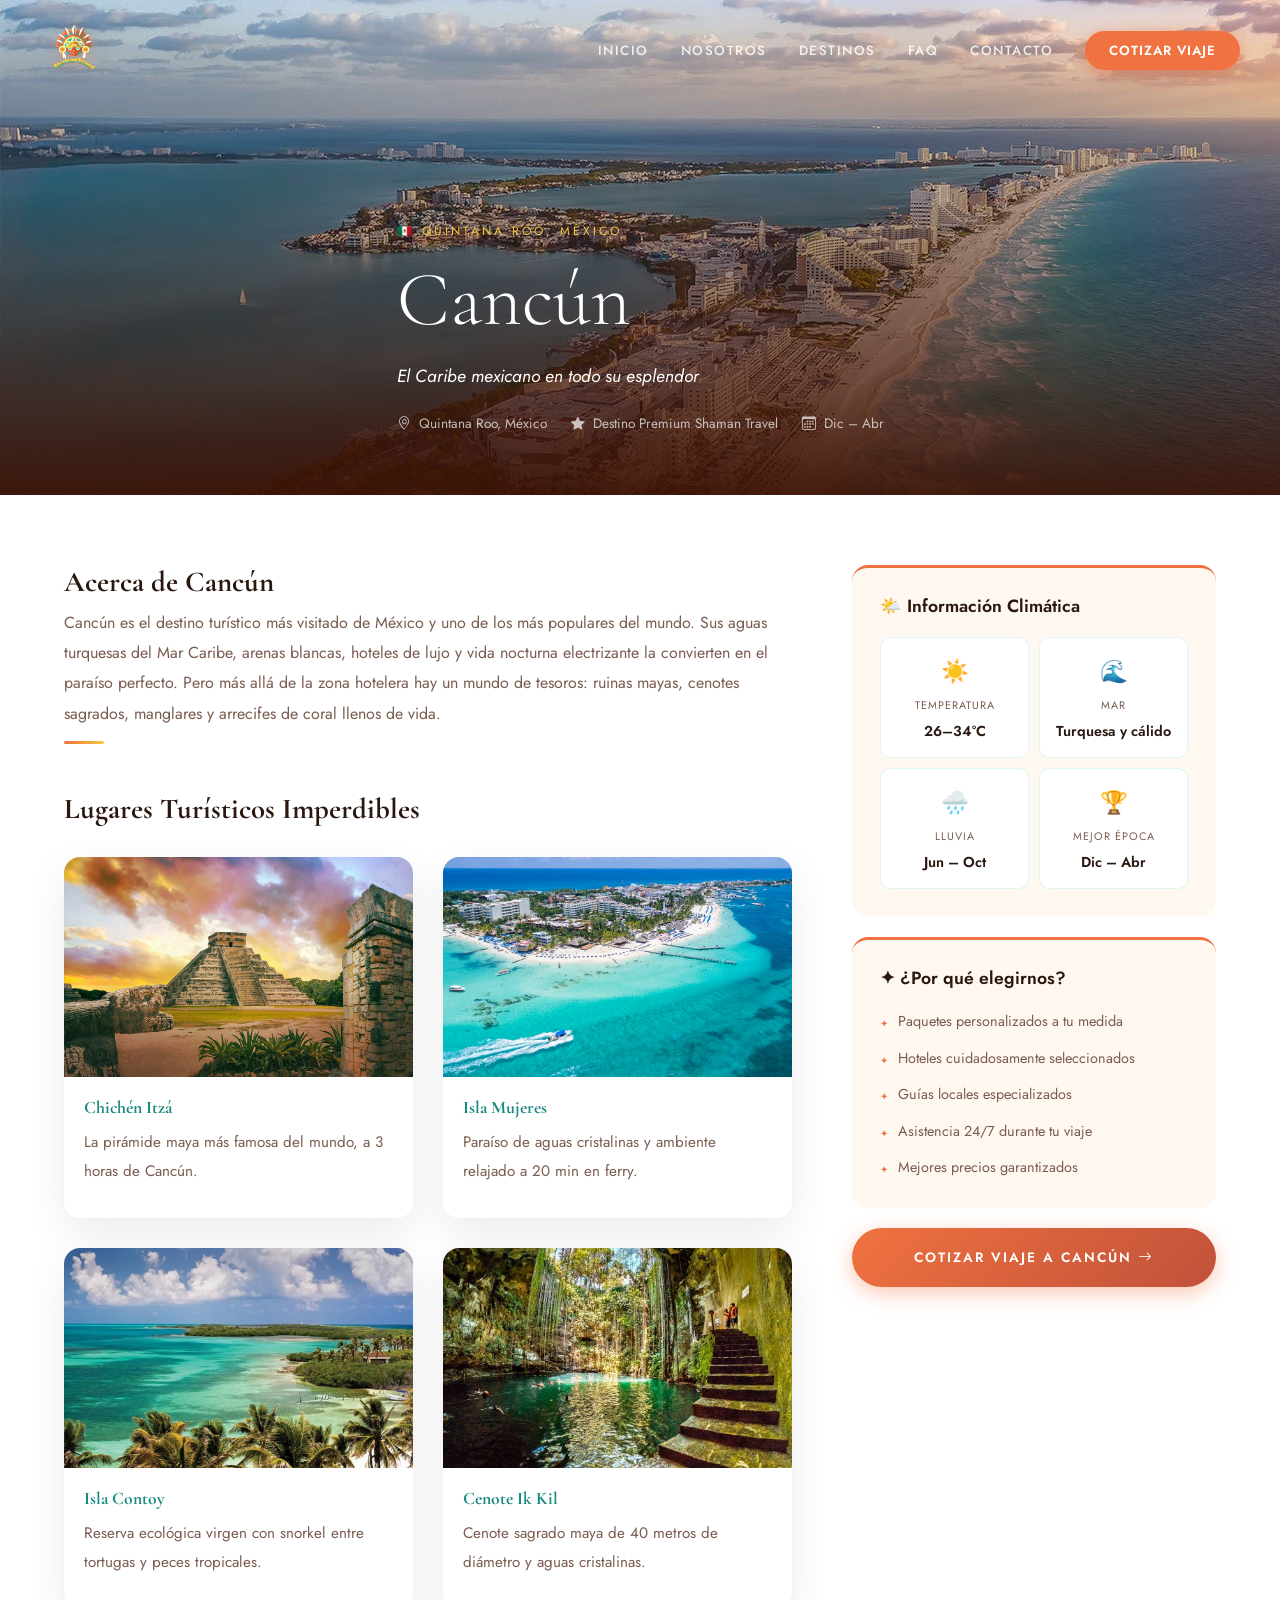
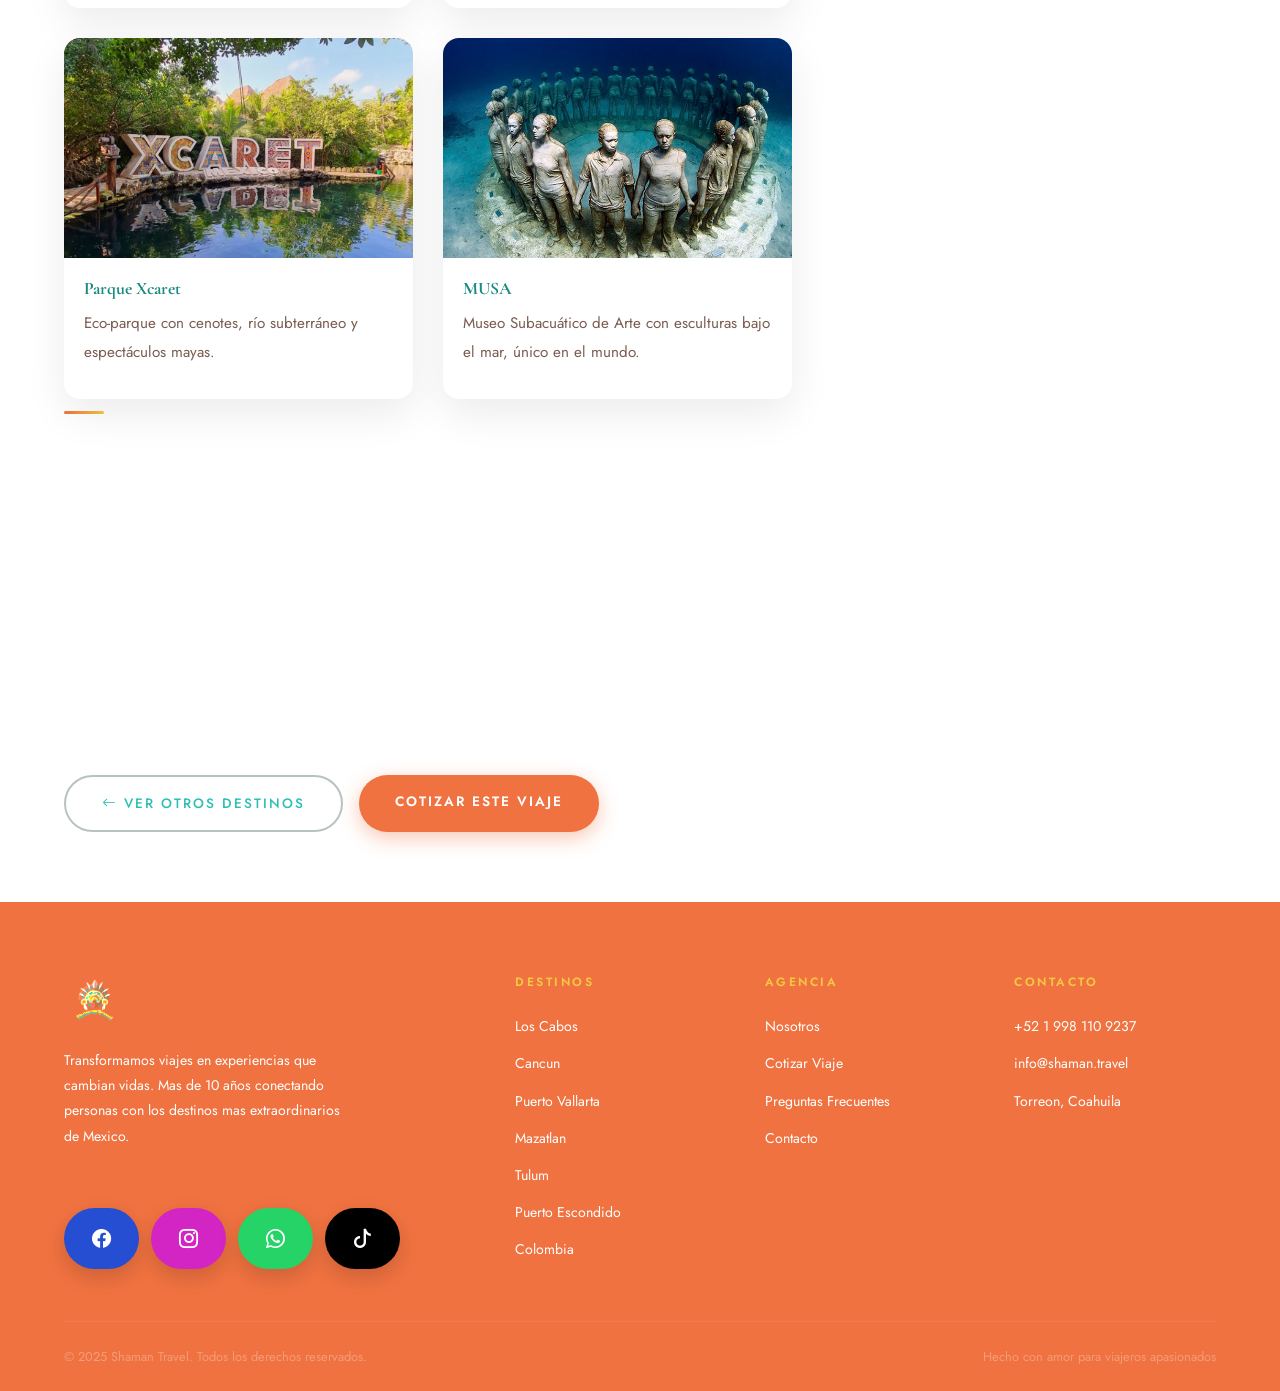
==== commit 5b4cf2b7: "Update - Se agregaron mas fotos a los destinos detalles -Se adapto el nav mobile - Se ajustaron tama" ====
--- a/pages/cancun.html
+++ b/pages/cancun.html
@@ -10,27 +10,33 @@
 </head>
 <body>
 
+<!-- MOBILE NAV -->
 <nav class="mobile-nav" id="mobileNav">
-  <button class="close-btn" id="closeMenu"><i class="bi bi-x-lg"></i></button>
+  <button class="close-btn" id="closeMenu">
+    <i class="bi bi-x-lg"></i>
+  </button>
+
   <a href="../index.html">Inicio</a>
   <a href="nosotros.html">Nosotros</a>
   <a href="../index.html#destinos">Destinos</a>
   <a href="../index.html#cotizar">Cotizar</a>
-  <a href="../index.html#faq">FAQ</a>
+  <a href="faq.html">FAQ</a>
   <a href="../index.html#contacto">Contacto</a>
 </nav>
 
+<!-- NAVBAR -->
 <header class="navbar scrolled" id="navbar">
   <div class="nav-inner">
-    <a href="../index.html" class="logo">
-      <span class="logo-icon">🌿</span>
-      SHAMAN <span>TRAVEL</span>
+    <a href="../index.html">
+      <img src="../img/logoSinfondo.png" alt="Shaman Travel" class="logo-img">
+      <!-- <span class="logo-icon">🌿</span> -->
+      <!-- SHAMAN <span>TRAVEL</span> -->
     </a>
     <ul class="nav-links">
       <li><a href="../index.html">Inicio</a></li>
       <li><a href="nosotros.html">Nosotros</a></li>
       <li><a href="../index.html#destinos">Destinos</a></li>
-      <li><a href="../index.html#faq">FAQ</a></li>
+      <li><a href="faq.html">FAQ</a></li>
       <li><a href="../index.html#contacto">Contacto</a></li>
       <li><a href="../index.html#cotizar" class="btn-cotizar">Cotizar Viaje</a></li>
     </ul>
@@ -44,7 +50,7 @@
   <div class="container">
     <div class="dest-hero-tag">🇲🇽 Quintana Roo, México</div>
     <h1>Cancún</h1>
-    <p style="color: var(--secondary); font-size:1.1rem; font-style:italic; margin-bottom: 20px;">El Caribe mexicano en todo su esplendor</p>
+    <p style="color: var(--white); font-size:1.1rem; font-style:italic; margin-bottom: 20px;">El Caribe mexicano en todo su esplendor</p>
     <div class="dest-meta">
       <div class="dest-meta-item"><i class="bi bi-geo-alt"></i> Quintana Roo, México</div>
       <div class="dest-meta-item"><i class="bi bi-star-fill" style="color:var(--secondary)"></i> Destino Premium Shaman Travel</div>
@@ -70,51 +76,69 @@
         <!-- Lugares -->
         <div class="dest-section reveal">
           <h2>Lugares Turísticos Imperdibles</h2>
-          <ul class="places-list">
-            
-          <li>
-            <span class="place-icon">🏛️</span>
-            <div>
-              <div class="place-name">Chichén Itzá</div>
-              <div class="place-desc">La pirámide maya más famosa del mundo, a 3 horas de Cancún.</div>
-            </div>
-          </li>
-          <li>
-            <span class="place-icon">🏝️</span>
-            <div>
-              <div class="place-name">Isla Mujeres</div>
-              <div class="place-desc">Paraíso de aguas cristalinas y ambiente relajado a 20 min en ferry.</div>
-            </div>
-          </li>
-          <li>
-            <span class="place-icon">🤿</span>
-            <div>
-              <div class="place-name">Isla Contoy</div>
-              <div class="place-desc">Reserva ecológica virgen con snorkel entre tortugas y peces tropicales.</div>
-            </div>
-          </li>
-          <li>
-            <span class="place-icon">💎</span>
-            <div>
-              <div class="place-name">Cenote Ik Kil</div>
-              <div class="place-desc">Cenote sagrado maya de 40 metros de diámetro y aguas cristalinas.</div>
-            </div>
-          </li>
-          <li>
-            <span class="place-icon">🌿</span>
-            <div>
-              <div class="place-name">Parque Xcaret</div>
-              <div class="place-desc">Eco-parque con cenotes, río subterráneo y espectáculos mayas.</div>
-            </div>
-          </li>
-          <li>
-            <span class="place-icon">🦈</span>
-            <div>
-              <div class="place-name">MUSA</div>
-              <div class="place-desc">Museo Subacuático de Arte con esculturas bajo el mar, único en el mundo.</div>
-            </div>
-          </li>
-          </ul>
+          <div class="places-grid">
+            <div class="place-card">
+              <div class="place-img">
+                <img src="../img/detalles_destinos/cancun/Chichen-Itza-Mayan.jpg" alt="Chichén Itzá">
+              </div>
+              <div class="place-info">
+                <h3>Chichén Itzá</h3>
+                <p>La pirámide maya más famosa del mundo, a 3 horas de Cancún.</p>
+              </div>
+            </div>
+
+            <div class="place-card">
+              <div class="place-img">
+                <img src="../img/detalles_destinos/cancun/isla_mujeres_cancun.png" alt="Isla Mujeres">
+              </div>
+              <div class="place-info">
+                <h3>Isla Mujeres</h3>
+                <p>Paraíso de aguas cristalinas y ambiente relajado a 20 min en ferry.</p>
+              </div>
+            </div>
+
+            <div class="place-card">
+              <div class="place-img">
+                <img src="../img/detalles_destinos/cancun/Isla-Contoy-1.jpg" alt="Isla Contoy">
+              </div>
+              <div class="place-info">
+                <h3>Isla Contoy</h3>
+                <p>Reserva ecológica virgen con snorkel entre tortugas y peces tropicales.</p>
+              </div>
+            </div>
+
+            <div class="place-card">
+              <div class="place-img">
+                <img src="../img/detalles_destinos/cancun/ik_kil.jpg" alt="Cenote Ik Kil">
+              </div>
+              <div class="place-info">
+                <h3>Cenote Ik Kil</h3>
+                <p>Cenote sagrado maya de 40 metros de diámetro y aguas cristalinas.</p>
+              </div>
+            </div>
+
+             <div class="place-card">
+              <div class="place-img">
+                <img src="../img/detalles_destinos/cancun/parque_xcaret_cancun.png" alt="Parque Xcaret">
+              </div>
+              <div class="place-info">
+                <h3>Parque Xcaret</h3>
+                <p>Eco-parque con cenotes, río subterráneo y espectáculos mayas.</p>
+              </div>
+            </div>
+
+             <div class="place-card">
+              <div class="place-img">
+                <img src="../img/detalles_destinos/cancun/museo_subacuatico_musa_cancun.jpg" alt="MUSA">
+              </div>
+              <div class="place-info">
+                <h3>MUSA</h3>
+                <p>Museo Subacuático de Arte con esculturas bajo el mar, único en el mundo.</p>
+              </div>
+            </div>
+
+
+          </div>
         </div>
 
         <!-- Recomendaciones -->
@@ -180,12 +204,12 @@
           Cotizar viaje a Cancún <i class="bi bi-arrow-right"></i>
         </a>
 
-        <div style="margin-top: 20px; text-align: center;">
+        <!-- <div style="margin-top: 20px; text-align: center;">
           <p style="font-size: 0.8rem; color: var(--text-light);">¿Tienes dudas? Escríbenos</p>
           <a href="https://wa.me/528449876543" style="color: #25D366; font-weight: 600; font-size: 0.9rem;">
             <i class="bi bi-whatsapp"></i> WhatsApp
           </a>
-        </div>
+        </div> -->
 
       </div>
     </div>
@@ -197,42 +221,53 @@
   <div class="container">
     <div class="footer-grid">
       <div class="footer-brand">
-        <div class="logo">🌿 SHAMAN <span>TRAVEL</span></div>
-        <p>Transformamos viajes en experiencias que cambian vidas. Más de 10 años conectando personas con destinos extraordinarios.</p>
+        <img src="../img/logoSinfondo.png" alt="Shaman Travel" class="footer-logo-img">
+        <p>Transformamos viajes en experiencias que cambian vidas. Mas de 10 años conectando personas con los destinos mas extraordinarios de Mexico.</p>
+        <br>
+        <div class="social-links">
+          <a href="https://www.facebook.com/shamantravelcancun"  class="facebook-footer-btn"><i class="bi bi-facebook"></i></a>
+          <a href="https://www.instagram.com/shaman_travelmx/" class="instagram-footer-btn"><i class="bi bi-instagram"></i></a>
+          <a href="https://wa.me/5219981109237" class="whatsapp-footer-btn" target="_blank"><i class="bi bi-whatsapp"></i>            
+          <a href="https://www.tiktok.com/@shamantravel?lang=es-419" class="tiktok-footer-btn"><i class="bi bi-tiktok"></i></a>
+        </div>
       </div>
       <div class="footer-col">
         <h5>Destinos</h5>
         <ul class="footer-links">
-          <li><a href="los-cabos.html">Los Cabos</a></li>
-          <li><a href="cancun.html">Cancún</a></li>
-          <li><a href="puerto-vallarta.html">Puerto Vallarta</a></li>
-          <li><a href="mazatlan.html">Mazatlán</a></li>
-          <li><a href="tulum.html">Tulum</a></li>
-          <li><a href="puerto-escondido.html">Puerto Escondido</a></li>
-          <li><a href="colombia.html">Colombia</a></li>
+          <li><a href="pages/los-cabos.html">Los Cabos</a></li>
+          <li><a href="pages/cancun.html">Cancun</a></li>
+          <li><a href="pages/puerto-vallarta.html">Puerto Vallarta</a></li>
+          <li><a href="pages/mazatlan.html">Mazatlan</a></li>
+          <li><a href="pages/tulum.html">Tulum</a></li>
+          <li><a href="pages/puerto-escondido.html">Puerto Escondido</a></li>
+          <li><a href="pages/colombia.html">Colombia</a></li>
         </ul>
       </div>
       <div class="footer-col">
         <h5>Agencia</h5>
         <ul class="footer-links">
-          <li><a href="nosotros.html">Nosotros</a></li>
-          <li><a href="../index.html#cotizar">Cotizar Viaje</a></li>
-          <li><a href="../index.html#faq">Preguntas Frecuentes</a></li>
-          <li><a href="../index.html#contacto">Contacto</a></li>
+          <li><a href="pages/nosotros.html">Nosotros</a></li>
+          <li><a href="#cotizar">Cotizar Viaje</a></li>
+          <li><a href="#faq">Preguntas Frecuentes</a></li>
+          <li><a href="#contacto">Contacto</a></li>
         </ul>
       </div>
       <div class="footer-col">
         <h5>Contacto</h5>
         <ul class="footer-links">
-          <li><a href="tel:+528441234567">+52 (844) 123-4567</a></li>
-          <li><a href="mailto:hola@shamantravel.mx">hola@shamantravel.mx</a></li>
-          <li><a href="#">Torreón, Coahuila</a></li>
+          <li><a href="tel:+5219981109237">+52 1 998 110 9237</a></li>
+          <li><a href="mailto:info@shaman.travel">info@shaman.travel</a></li>
+          <!-- <a href="https://wa.me/528449876543" class="whatsapp-footer-btn" target="_blank">
+          <i class="bi bi-whatsapp"></i>
+          3341140707
+        </a> -->
+          <li><a href="#">Torreon, Coahuila</a></li>
         </ul>
       </div>
     </div>
     <div class="footer-bottom">
       <p>&copy; 2025 Shaman Travel. Todos los derechos reservados.</p>
-      <p>Hecho con ♥ para viajeros apasionados</p>
+      <p>Hecho con amor para viajeros apasionados</p>
     </div>
   </div>
 </footer>
--- a/css/style.css
+++ b/css/style.css
@@ -168,16 +168,7 @@
 }
 
 /* ===== HERO ===== */
-/* .hero {
-  height: 100vh;
-  min-height: 700px;
-  background: var(--gradient-hero);
-  position: relative;
-  display: flex;
-  align-items: center;
-  justify-content: center;
-  overflow: hidden;
-} */
+
  .hero {
   height: 100vh;
   min-height: 700px;
@@ -196,13 +187,13 @@
       rgba(240,114,64,0.75) 70%,    /* orange */
       rgba(192,81,58,0.85) 100%     /* terracota */
     ),
-    url('../img/logo.png'); /* <-- coloca aquí tu imagen */
+    url('../img/logoSinfondo.png'); /* <-- coloca aquí tu imagen */
 
   background-size: cover;
   background-position: center;
   background-repeat: no-repeat;
 }
-.hero::after {
+/* .hero::after {
   content: '';
   position: absolute;
   inset: 0;
@@ -212,9 +203,9 @@
     rgba(42,15,5,0.6)
   );
   z-index: 1;
-}
-
-.hero-logo-bg {
+} */
+
+/* .hero-logo-bg {
   position: absolute;
   inset: 0;
   background-image: url('../img/logo-light.png');
@@ -224,24 +215,24 @@
   opacity: 0.13;
   pointer-events: none;
   z-index: 0;
-}
-
-.hero-bg {
+} */
+
+/* .hero-bg {
   position: absolute; inset: 0;
   background-image:
     radial-gradient(ellipse at 15% 60%, rgba(245,200,66,0.2) 0%, transparent 50%),
     radial-gradient(ellipse at 85% 20%, rgba(255,255,255,0.12) 0%, transparent 50%),
     radial-gradient(ellipse at 50% 90%, rgba(245,200,66,0.15) 0%, transparent 40%);
-}
+} */
 
 /* Aztec pattern overlay */
-.hero-pattern {
+/* .hero-pattern {
   position: absolute; inset: 0;
   opacity: 0.05;
   background-image: url("data:image/svg+xml,%3Csvg xmlns='http://www.w3.org/2000/svg' width='80' height='80' viewBox='0 0 80 80'%3E%3Cg fill='%23F5C842'%3E%3Cpath d='M40 0L50 20H30L40 0z'/%3E%3Cpath d='M40 80L30 60h20L40 80z'/%3E%3Cpath d='M0 40L20 30v20L0 40z'/%3E%3Cpath d='M80 40L60 50V30L80 40z'/%3E%3Crect x='32' y='32' width='16' height='16' fill='none' stroke='%23F5C842' stroke-width='2'/%3E%3C/g%3E%3C/svg%3E");
-}
-
-.hero-content {
+} */
+
+/* .hero-content {
   text-align: center;
   color: var(--white);
   position: relative;
@@ -269,7 +260,7 @@
   margin: 0 auto 20px;
   animation: fadeInDown 0.8s ease 0.1s both;
   filter: drop-shadow(0 4px 20px rgba(240,114,64,0.5));
-}
+} */
 
 .hero h1 {
   font-size: clamp(3rem, 8vw, 6rem);
@@ -649,15 +640,15 @@
 /* IMAGENES DESTINOS */
 .dest-bg-cabos    { background-image: url('../img/destinos/loscabos.jpg'); }
 .dest-bg-cancun   { background-image: url('../img/destinos/cancun2.webp'); }
-.dest-bg-vallarta { background-image: url('../img/destinos/puertoVallarta.jpeg'); }
-.dest-bg-mazatlan { background-image: url('../img/destinos/mazatlan.webp'); }
+.dest-bg-vallarta { background-image: url('../img/destinos/puertoVallarta.jpg'); }
+.dest-bg-mazatlan { background-image: url('../img/destinos/mazatlan.jpg'); }
 .dest-bg-tulum    { background-image: url('../img/destinos/TULUM-1.jpg'); }
 .dest-bg-escondido{ background-image: url('../img/destinos/PUERTO\ ESCONDIDO-1.jpg'); }
 .dest-bg-colombia { background-image: url('../img/destinos/COLOMBIA-1.jpeg'); }
 
 /* ===== COTIZAR ===== */
 .cotizar {
-  background: #be5c2bf6;
+  background: #fcd5bfb7;
   position: relative;
   overflow: hidden;
 }
@@ -1150,7 +1141,7 @@
 .nosotros-flex.reverse { direction: rtl; }
 .nosotros-flex.reverse > * { direction: ltr; }
 
-.nosotros-img {
+/* .nosotros-img {
   height: 420px;
   background: linear-gradient(135deg, #C0513A, #F07240);
   border-radius: 16px;
@@ -1159,8 +1150,24 @@
   justify-content: center;
   font-size: 6rem;
   box-shadow: 0 20px 60px rgba(0,0,0,0.2);
-}
-
+} */
+ .nosotros-img {
+  flex: 1;
+  position: relative;
+ 
+}
+.nosotros-img img {
+  width: 100%;
+  height: 420px;
+  object-fit: cover;
+  border-radius: 18px;
+  box-shadow: 0 20px 40px rgba(0,0,0,0.15);
+  transition: 0.4s ease;
+   background: linear-gradient(135deg, #C0513A, #F07240);
+}
+.nosotros-img img:hover {
+  transform: scale(1.03);
+}
 .nosotros-text h2 { font-size: 2.2rem; color: var(--text); margin-bottom: 16px; }
 
 .nosotros-text .sub-tag {
@@ -1213,7 +1220,7 @@
   filter: brightness(1.1);
 }
 
-.footer-brand p { color: rgba(255,255,255,0.5); font-size: 0.88rem; line-height: 1.8; max-width: 280px; }
+.footer-brand p { color: rgb(255, 255, 255); font-size: 0.88rem; line-height: 1.8; max-width: 280px; }
 
 .footer-col h5 {
   color: var(--yellow);
@@ -1227,7 +1234,7 @@
 
 .footer-links { list-style: none; }
 .footer-links li { margin-bottom: 10px; }
-.footer-links a { color: rgba(255,255,255,0.5); font-size: 0.88rem; transition: var(--transition); }
+.footer-links a { color: rgb(255, 255, 255); font-size: 0.88rem; transition: var(--transition); }
 .footer-links a:hover { color: var(--orange); padding-left: 4px; }
 
 .footer-bottom {
@@ -1263,14 +1270,15 @@
 
 /* ===== MOBILE NAV ===== */
 .mobile-nav {
-  display: none;
-  position: fixed; inset: 0;
-  background: #3A1A0A;
-  z-index: 999;
-  flex-direction: column;
-  align-items: center;
-  justify-content: center;
-  gap: 32px;
+  position: fixed;
+  top: 0;
+  right: -100%;
+  width: 280px;
+  height: 100%;
+  background: #f98f65;
+  transition: 0.4s ease;
+  z-index: 9999;
+  padding: 40px 20px;
 }
 
 .mobile-nav.open { display: flex; }
@@ -1292,6 +1300,21 @@
   color: var(--white);
   font-size: 1.5rem;
   cursor: pointer;
+}
+.mobile-nav.active {
+  right: 0;
+}
+
+@media (max-width: 992px) {
+
+  .nav-links {
+    display: none; /* ocultamos el menú desktop */
+  }
+
+  .mobile-nav {
+    display: grid; /* mostramos el menú como lista */
+  }
+
 }
 
 /* ===== ANIMATIONS ===== */
@@ -1411,4 +1434,297 @@
 .place-info p {
   font-size: 0.95rem;
   color: var(--text-light);
+}
+/* ===== HERO SLIDER ESTILO PREMIUM ===== */
+
+.hero-slider {
+  padding: 120px 0 60px;
+  display: flex;
+  justify-content: center;
+  background-color: #eb8d5ef6;
+}
+
+.slider-container {
+  width: 95%;
+  max-width: 1600px;
+  position: relative;
+  overflow: hidden;
+  border-radius: 30px;
+}
+
+.slide {
+  position: absolute;
+  inset: 0;
+  opacity: 0;
+  transition: opacity 0.8s ease-in-out;
+}
+
+.slide.active {
+  opacity: 1;
+  position: relative;
+}
+
+.slide img {
+  width: 100%;
+  height: 380px; /* más delgado */
+  object-fit: cover;
+  border-radius: 30px;
+}
+
+/* Overlay suave */
+.slide::after {
+  content: "";
+  position: absolute;
+  inset: 0;
+  border-radius: 30px;
+  background: linear-gradient(
+    to bottom,
+    rgba(0,0,0,0.2),
+    rgba(0,0,0,0.4)
+  );
+}
+
+/* Círculo central */
+.slide-center {
+  position: absolute;
+  top: 50%;
+  left: 50%;
+  transform: translate(-50%, -50%);
+  width: 220px;
+  height: 220px;
+  /* background: rgba(255,255,255,0.9); */
+  border-radius: 50%;
+  display: flex;
+  flex-direction: column;
+  align-items: center;
+  justify-content: center;
+  /* backdrop-filter: blur(6px); */
+  z-index: 2;
+  /* box-shadow: 0 20px 60px rgba(0,0,0,0.25); */
+}
+
+.slide-center img {
+  width: 100px;
+  margin-bottom: 10px;
+}
+
+.slide-center span {
+  font-weight: 600;
+  color: var(--primary-dark);
+}
+
+/* Flechas */
+.slider-btn {
+  position: absolute;
+  top: 50%;
+  transform: translateY(-50%);
+  width: 55px;
+  height: 55px;
+  border-radius: 50%;
+  border: none;
+  background: rgba(255,255,255,0.8);
+  font-size: 22px;
+  cursor: pointer;
+  transition: 0.3s ease;
+  z-index: 3;
+}
+
+.slider-btn:hover {
+  background: white;
+}
+
+.prev {
+  left: 20px;
+}
+
+.next {
+  right: 20px;
+}
+/* ===== COTIZAR HORIZONTAL ===== */
+
+.quote-section {
+  padding: 80px 0;
+  background: #f7f7f7;
+}
+
+.quote-box {
+  background: white;
+  border-radius: 20px;
+  padding: 30px;
+  box-shadow: 0 15px 40px rgba(0,0,0,0.08);
+  max-width: 1400px;
+  margin: auto;
+}
+
+.quote-grid {
+  display: grid;
+  grid-template-columns: 2fr 1fr 1fr 0.8fr 0.8fr 1.2fr;
+  gap: 20px;
+  align-items: end;
+}
+
+.field {
+  display: flex;
+  flex-direction: column;
+}
+
+.field label {
+  font-size: 0.85rem;
+  margin-bottom: 8px;
+  font-weight: 600;
+  color: var(--primary-dark);
+}
+
+.field input {
+  padding: 14px 18px;
+  border-radius: 30px;
+  border: 1px solid #ddd;
+  outline: none;
+  font-size: 0.95rem;
+  transition: 0.3s ease;
+}
+
+.field input:focus {
+  border-color: var(--primary);
+  box-shadow: 0 0 0 3px rgba(43,191,179,0.15);
+}
+
+.quote-button {
+  margin-top: 25px;
+}
+
+.quote-button .btn-primary {
+  padding: 12px 40px;
+  border-radius: 30px;
+}
+@media (max-width: 1024px) {
+  .quote-grid {
+    grid-template-columns: 1fr 1fr;
+  }
+}
+
+@media (max-width: 600px) {
+  .quote-grid {
+    grid-template-columns: 1fr;
+  }
+}
+
+
+@media (max-width: 768px) {
+
+  .slide img {
+    height: 250px;
+  }
+
+  .slide-center {
+    width: 140px;
+    height: 140px;
+  }
+
+  .slide-center img {
+    width: 70px;
+  }
+
+}
+
+/* BOTON WHATSAPP */
+.whatsapp-footer-btn {
+  display: inline-flex;
+  align-items: center;
+  gap: 10px;
+  background: #25D366;
+  color: white;
+  padding: 14px 28px;
+  border-radius: 50px;
+  font-weight: 600;
+  font-size: 1rem;
+  text-decoration: none;
+  transition: 0.3s ease;
+  box-shadow: 0 8px 20px rgba(0, 0, 0, 0.15);
+}
+
+.whatsapp-footer-btn i {
+  font-size: 1.2rem;
+}
+
+.whatsapp-footer-btn:hover {
+  background: #1ebe5d;
+  transform: translateY(-2px);
+  box-shadow: 0 12px 25px rgba(0, 0, 0, 0.2);
+}
+/* BOTON FACEBOOK */
+.facebook-footer-btn {
+  display: inline-flex;
+  align-items: center;
+  gap: 10px;
+  background: #254ed3;
+  color: white;
+  padding: 14px 28px;
+  border-radius: 50px;
+  font-weight: 600;
+  font-size: 1rem;
+  text-decoration: none;
+  transition: 0.3s ease;
+  box-shadow: 0 8px 20px rgba(0, 0, 0, 0.15);
+}
+
+.facebook-footer-btn i {
+  font-size: 1.2rem;
+}
+
+.facebook-footer-btn:hover {
+  background: #254ed3;
+  transform: translateY(-2px);
+  box-shadow: 0 12px 25px rgba(0, 0, 0, 0.2);
+}
+
+/* BOTON instagram */
+.instagram-footer-btn {
+  display: inline-flex;
+  align-items: center;
+  gap: 10px;
+  background: #d325c4;
+  color: white;
+  padding: 14px 28px;
+  border-radius: 50px;
+  font-weight: 600;
+  font-size: 1rem;
+  text-decoration: none;
+  transition: 0.3s ease;
+  box-shadow: 0 8px 20px rgba(0, 0, 0, 0.15);
+}
+
+.instagram-footer-btn i {
+  font-size: 1.2rem;
+}
+
+.instagram-footer-btn:hover {
+  background: #d325c4;
+  transform: translateY(-2px);
+  box-shadow: 0 12px 25px rgba(0, 0, 0, 0.2);
+}
+/* BOTON tiktok */
+.tiktok-footer-btn {
+  display: inline-flex;
+  align-items: center;
+  gap: 10px;
+  background: #000000;
+  color: white;
+  padding: 14px 28px;
+  border-radius: 50px;
+  font-weight: 600;
+  font-size: 1rem;
+  text-decoration: none;
+  transition: 0.3s ease;
+  box-shadow: 0 8px 20px rgba(0, 0, 0, 0.15);
+}
+
+.tiktok-footer-btn i {
+  font-size: 1.2rem;
+}
+
+.tiktok-footer-btn:hover {
+  background: #000000;
+  transform: translateY(-2px);
+  box-shadow: 0 12px 25px rgba(0, 0, 0, 0.2);
 }
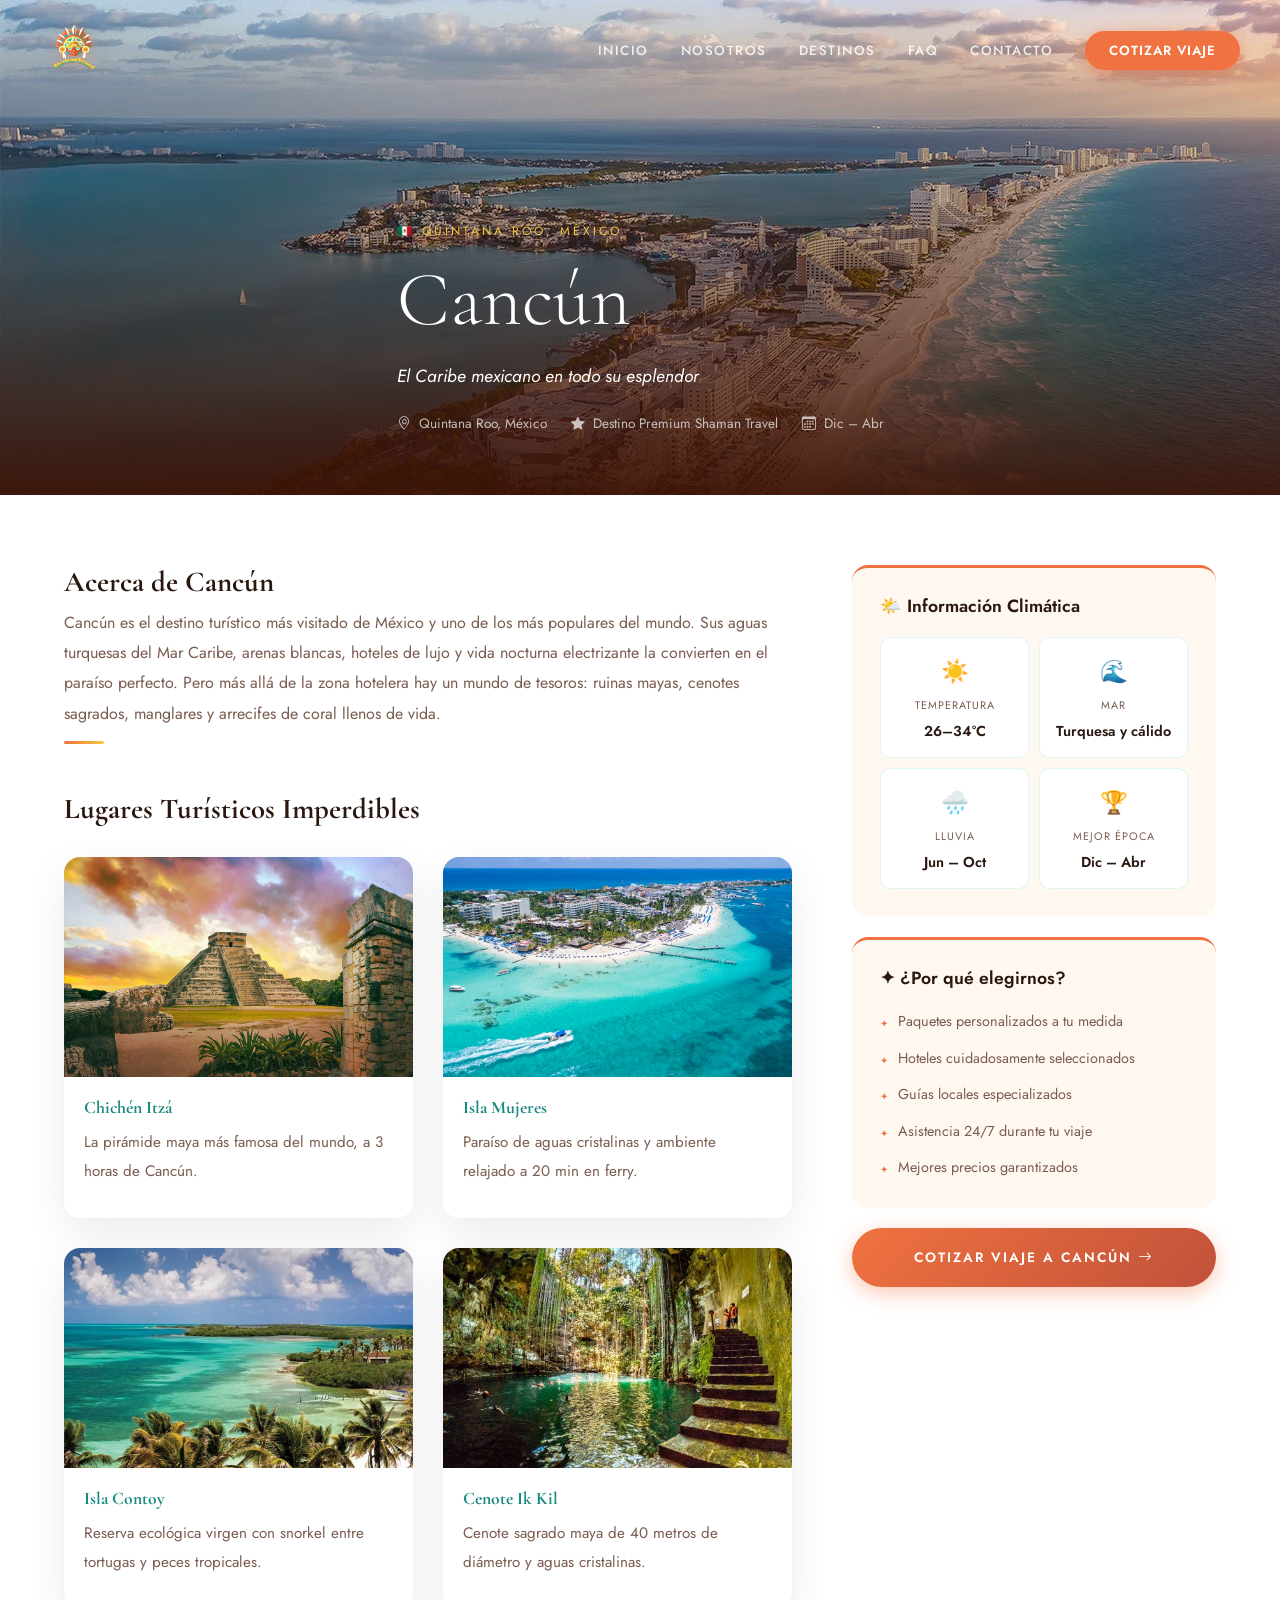
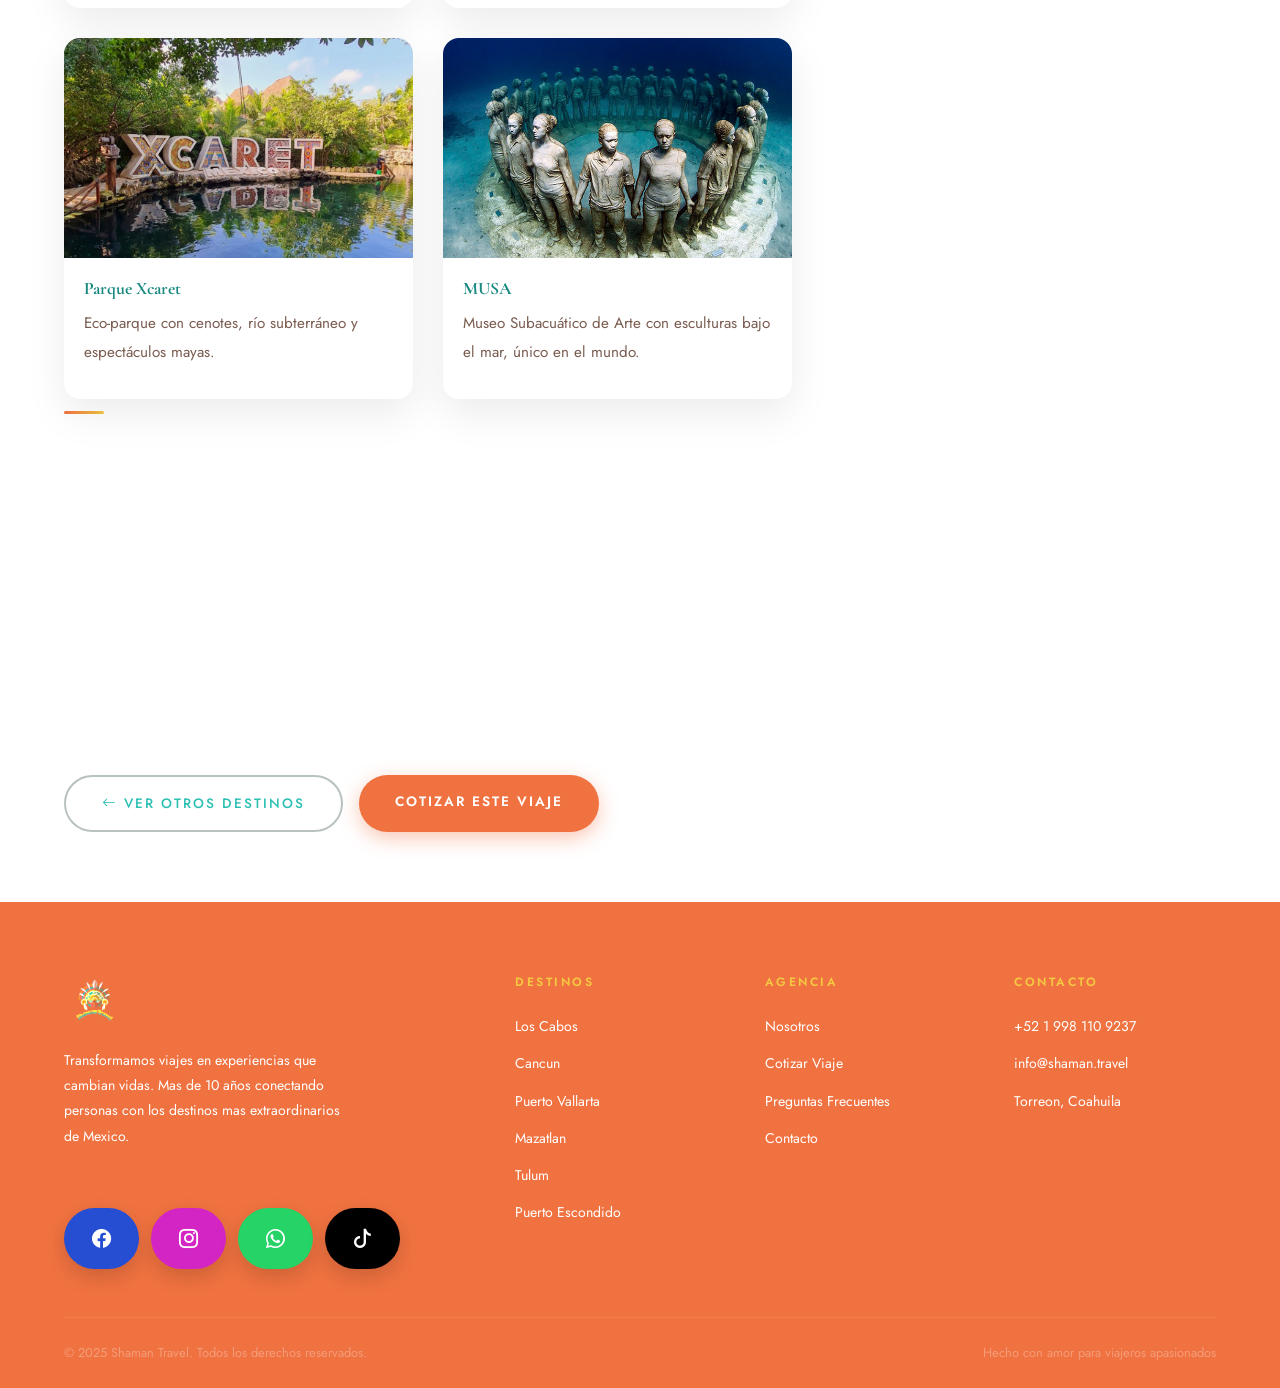
==== commit b7148ea1: "Update Corrección de URL's" ====
--- a/pages/cancun.html
+++ b/pages/cancun.html
@@ -234,22 +234,22 @@
       <div class="footer-col">
         <h5>Destinos</h5>
         <ul class="footer-links">
-          <li><a href="pages/los-cabos.html">Los Cabos</a></li>
-          <li><a href="pages/cancun.html">Cancun</a></li>
-          <li><a href="pages/puerto-vallarta.html">Puerto Vallarta</a></li>
-          <li><a href="pages/mazatlan.html">Mazatlan</a></li>
-          <li><a href="pages/tulum.html">Tulum</a></li>
-          <li><a href="pages/puerto-escondido.html">Puerto Escondido</a></li>
-          <li><a href="pages/colombia.html">Colombia</a></li>
+          <li><a href="los-cabos.html">Los Cabos</a></li>
+          <li><a href="cancun.html">Cancun</a></li>
+          <li><a href="puerto-vallarta.html">Puerto Vallarta</a></li>
+          <li><a href="mazatlan.html">Mazatlan</a></li>
+          <li><a href="tulum.html">Tulum</a></li>
+          <li><a href="puerto-escondido.html">Puerto Escondido</a></li>
+          <!-- <li><a href="pages/colombia.html">Colombia</a></li> -->
         </ul>
       </div>
       <div class="footer-col">
         <h5>Agencia</h5>
         <ul class="footer-links">
-          <li><a href="pages/nosotros.html">Nosotros</a></li>
-          <li><a href="#cotizar">Cotizar Viaje</a></li>
-          <li><a href="#faq">Preguntas Frecuentes</a></li>
-          <li><a href="#contacto">Contacto</a></li>
+          <li><a href="nosotros.html">Nosotros</a></li>
+          <li><a href="../index.html#cotizar">Cotizar Viaje</a></li>
+          <li><a href="faq.html">Preguntas Frecuentes</a></li>
+          <li><a href="../index.html#contacto">Contacto</a></li>
         </ul>
       </div>
       <div class="footer-col">
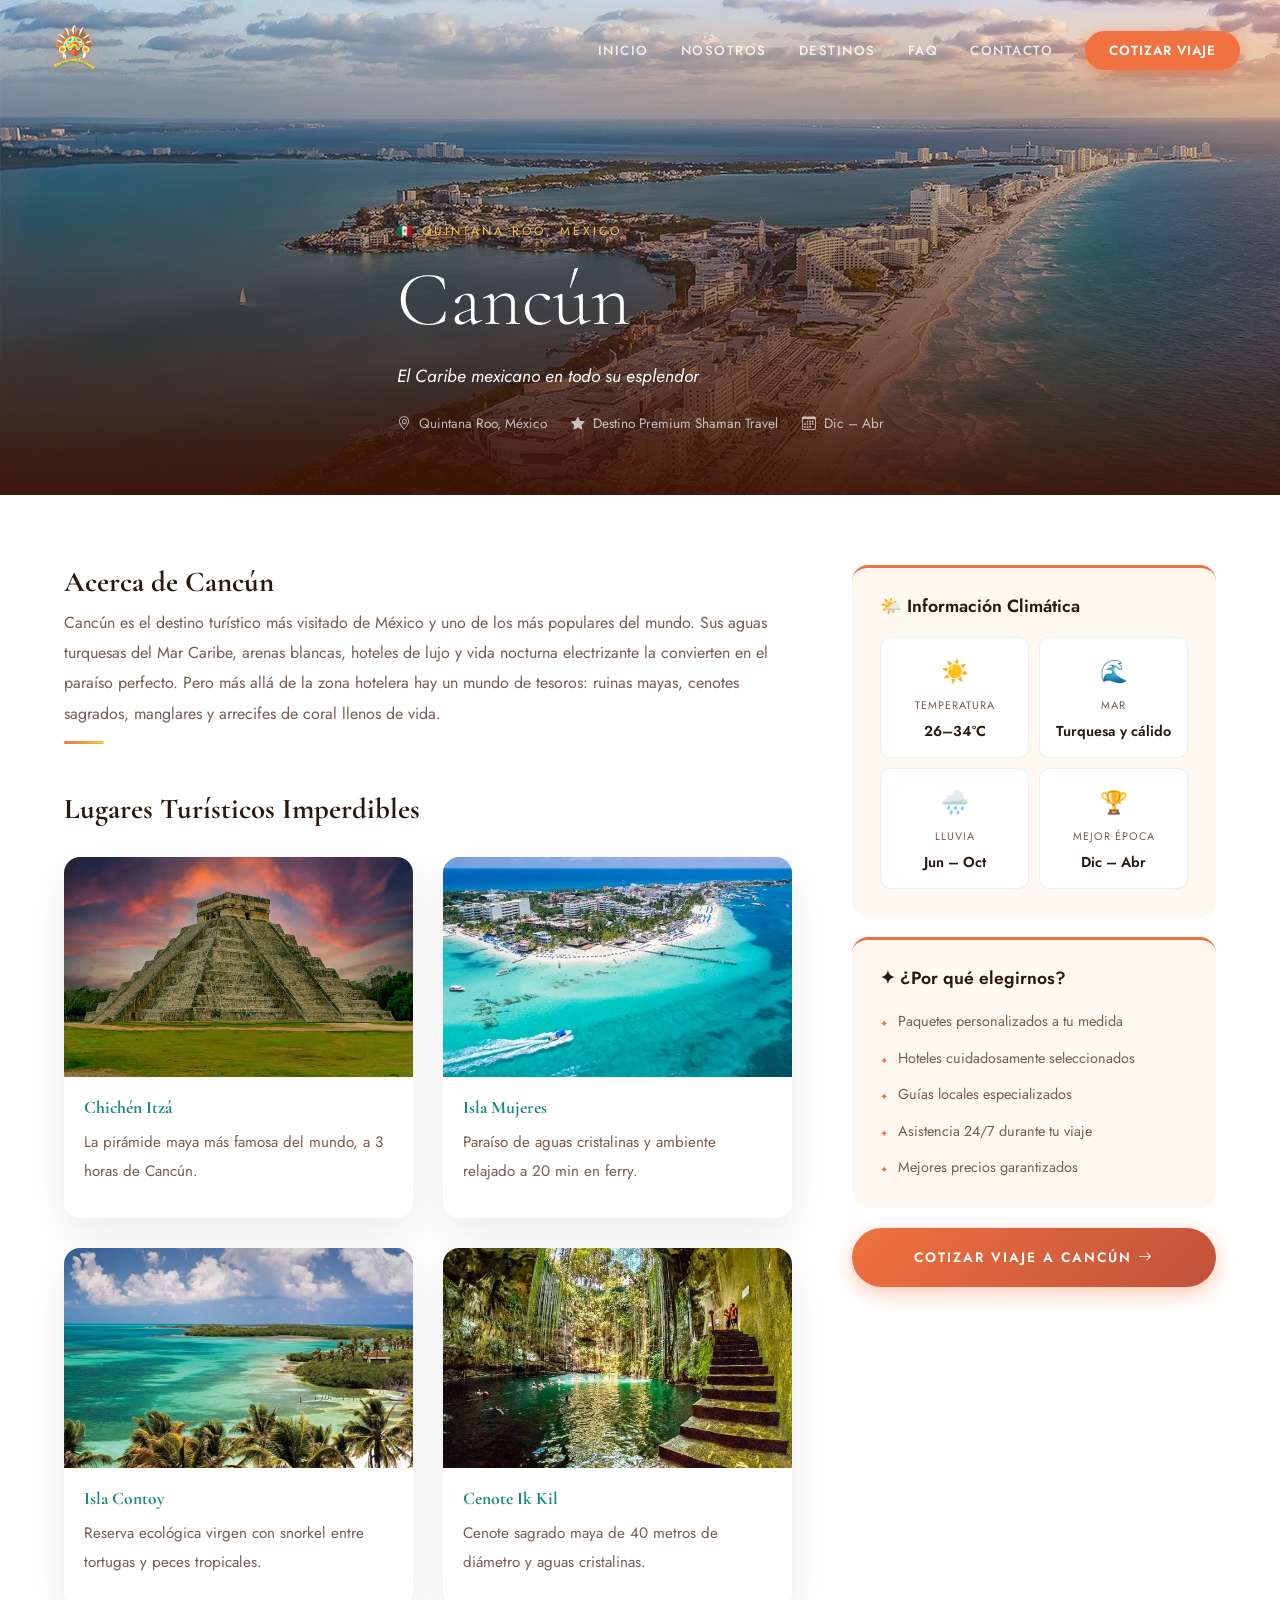
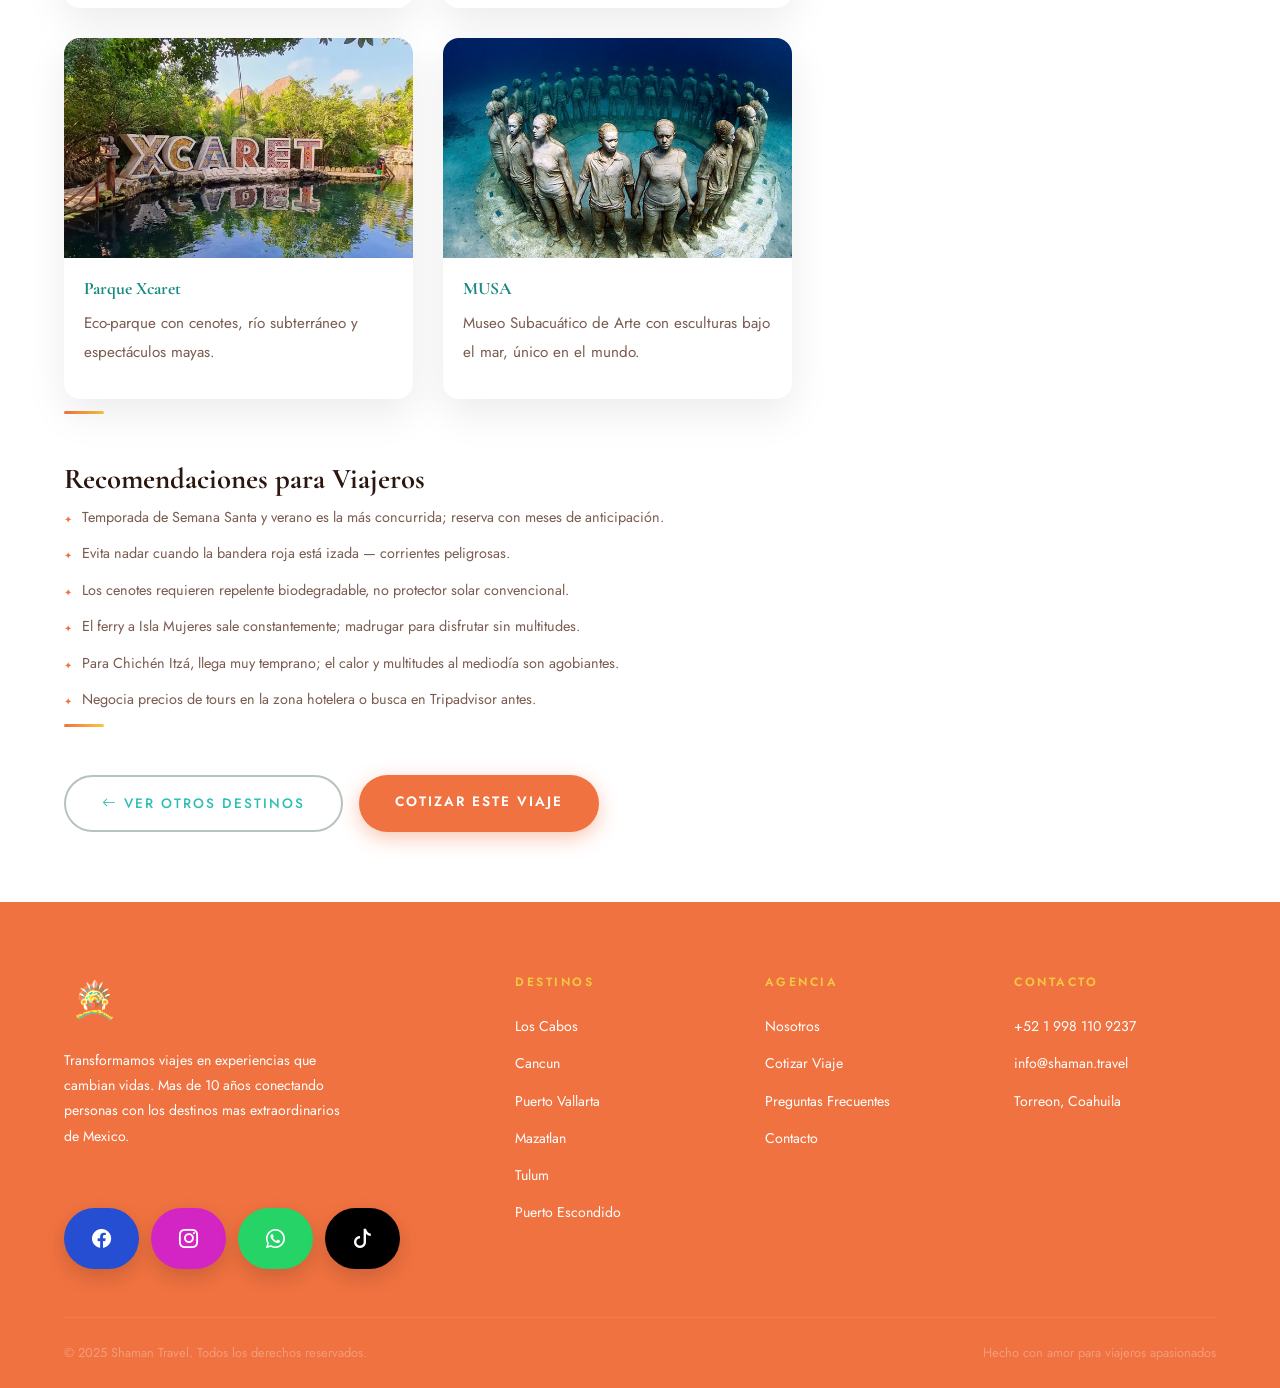
==== commit 90737c63: "update -Redimension de imagenes" ====
--- a/pages/cancun.html
+++ b/pages/cancun.html
@@ -4,6 +4,7 @@
   <meta charset="UTF-8">
   <meta name="viewport" content="width=device-width, initial-scale=1.0">
   <title>Cancún — Shaman Travel</title>
+  <link rel="icon" type="image/png" href="../img/logoSinfondo.png">
   <link rel="stylesheet" href="../css/style.css">
   <link rel="stylesheet" href="https://cdn.jsdelivr.net/npm/bootstrap-icons@1.11.3/font/bootstrap-icons.min.css">
   <link rel="stylesheet" href="https://unpkg.com/aos@2.3.4/dist/aos.css">
@@ -79,7 +80,7 @@
           <div class="places-grid">
             <div class="place-card">
               <div class="place-img">
-                <img src="../img/detalles_destinos/cancun/Chichen-Itza-Mayan.jpg" alt="Chichén Itzá">
+                <img src="../img/detalles_destinos/cancun/chichenitza.webp" alt="Chichén Itzá" loading="lazy">
               </div>
               <div class="place-info">
                 <h3>Chichén Itzá</h3>
@@ -89,7 +90,7 @@
 
             <div class="place-card">
               <div class="place-img">
-                <img src="../img/detalles_destinos/cancun/isla_mujeres_cancun.png" alt="Isla Mujeres">
+                <img src="../img/detalles_destinos/cancun/isla_mujeres_cancun.webp" alt="Isla Mujeres" loading="lazy">
               </div>
               <div class="place-info">
                 <h3>Isla Mujeres</h3>
@@ -99,7 +100,7 @@
 
             <div class="place-card">
               <div class="place-img">
-                <img src="../img/detalles_destinos/cancun/Isla-Contoy-1.jpg" alt="Isla Contoy">
+                <img src="../img/detalles_destinos/cancun/Isla-Contoy-1.jpg" alt="Isla Contoy" loading="lazy">
               </div>
               <div class="place-info">
                 <h3>Isla Contoy</h3>
@@ -109,7 +110,7 @@
 
             <div class="place-card">
               <div class="place-img">
-                <img src="../img/detalles_destinos/cancun/ik_kil.jpg" alt="Cenote Ik Kil">
+                <img src="../img/detalles_destinos/cancun/ik_kil.webp" alt="Cenote Ik Kil" loading="lazy">
               </div>
               <div class="place-info">
                 <h3>Cenote Ik Kil</h3>
@@ -119,7 +120,7 @@
 
              <div class="place-card">
               <div class="place-img">
-                <img src="../img/detalles_destinos/cancun/parque_xcaret_cancun.png" alt="Parque Xcaret">
+                <img src="../img/detalles_destinos/cancun/parque_xcaret_cancun.webp" alt="Parque Xcaret" loading="lazy">
               </div>
               <div class="place-info">
                 <h3>Parque Xcaret</h3>
@@ -129,7 +130,7 @@
 
              <div class="place-card">
               <div class="place-img">
-                <img src="../img/detalles_destinos/cancun/museo_subacuatico_musa_cancun.jpg" alt="MUSA">
+                <img src="../img/detalles_destinos/cancun/museo_subacuatico_musa_cancun.jpg" alt="MUSA" loading="lazy">
               </div>
               <div class="place-info">
                 <h3>MUSA</h3>
--- a/css/style.css
+++ b/css/style.css
@@ -640,11 +640,11 @@
 /* IMAGENES DESTINOS */
 .dest-bg-cabos    { background-image: url('../img/destinos/loscabos.jpg'); }
 .dest-bg-cancun   { background-image: url('../img/destinos/cancun2.webp'); }
-.dest-bg-vallarta { background-image: url('../img/destinos/puertoVallarta.jpg'); }
+.dest-bg-vallarta { background-image: url('../img/destinos/puertoVallarta.webp'); }
 .dest-bg-mazatlan { background-image: url('../img/destinos/mazatlan.jpg'); }
-.dest-bg-tulum    { background-image: url('../img/destinos/TULUM-1.jpg'); }
-.dest-bg-escondido{ background-image: url('../img/destinos/PUERTO\ ESCONDIDO-1.jpg'); }
-.dest-bg-colombia { background-image: url('../img/destinos/COLOMBIA-1.jpeg'); }
+.dest-bg-tulum    { background-image: url('../img/destinos/TULUM-1.webp'); }
+.dest-bg-escondido{ background-image: url('../img/destinos/PUERTO\ ESCONDIDO-1.webp') }
+.dest-bg-colombia { background-image: url('../img/destinos/COLOMBIA-1.webp'); }
 
 /* ===== COTIZAR ===== */
 .cotizar {
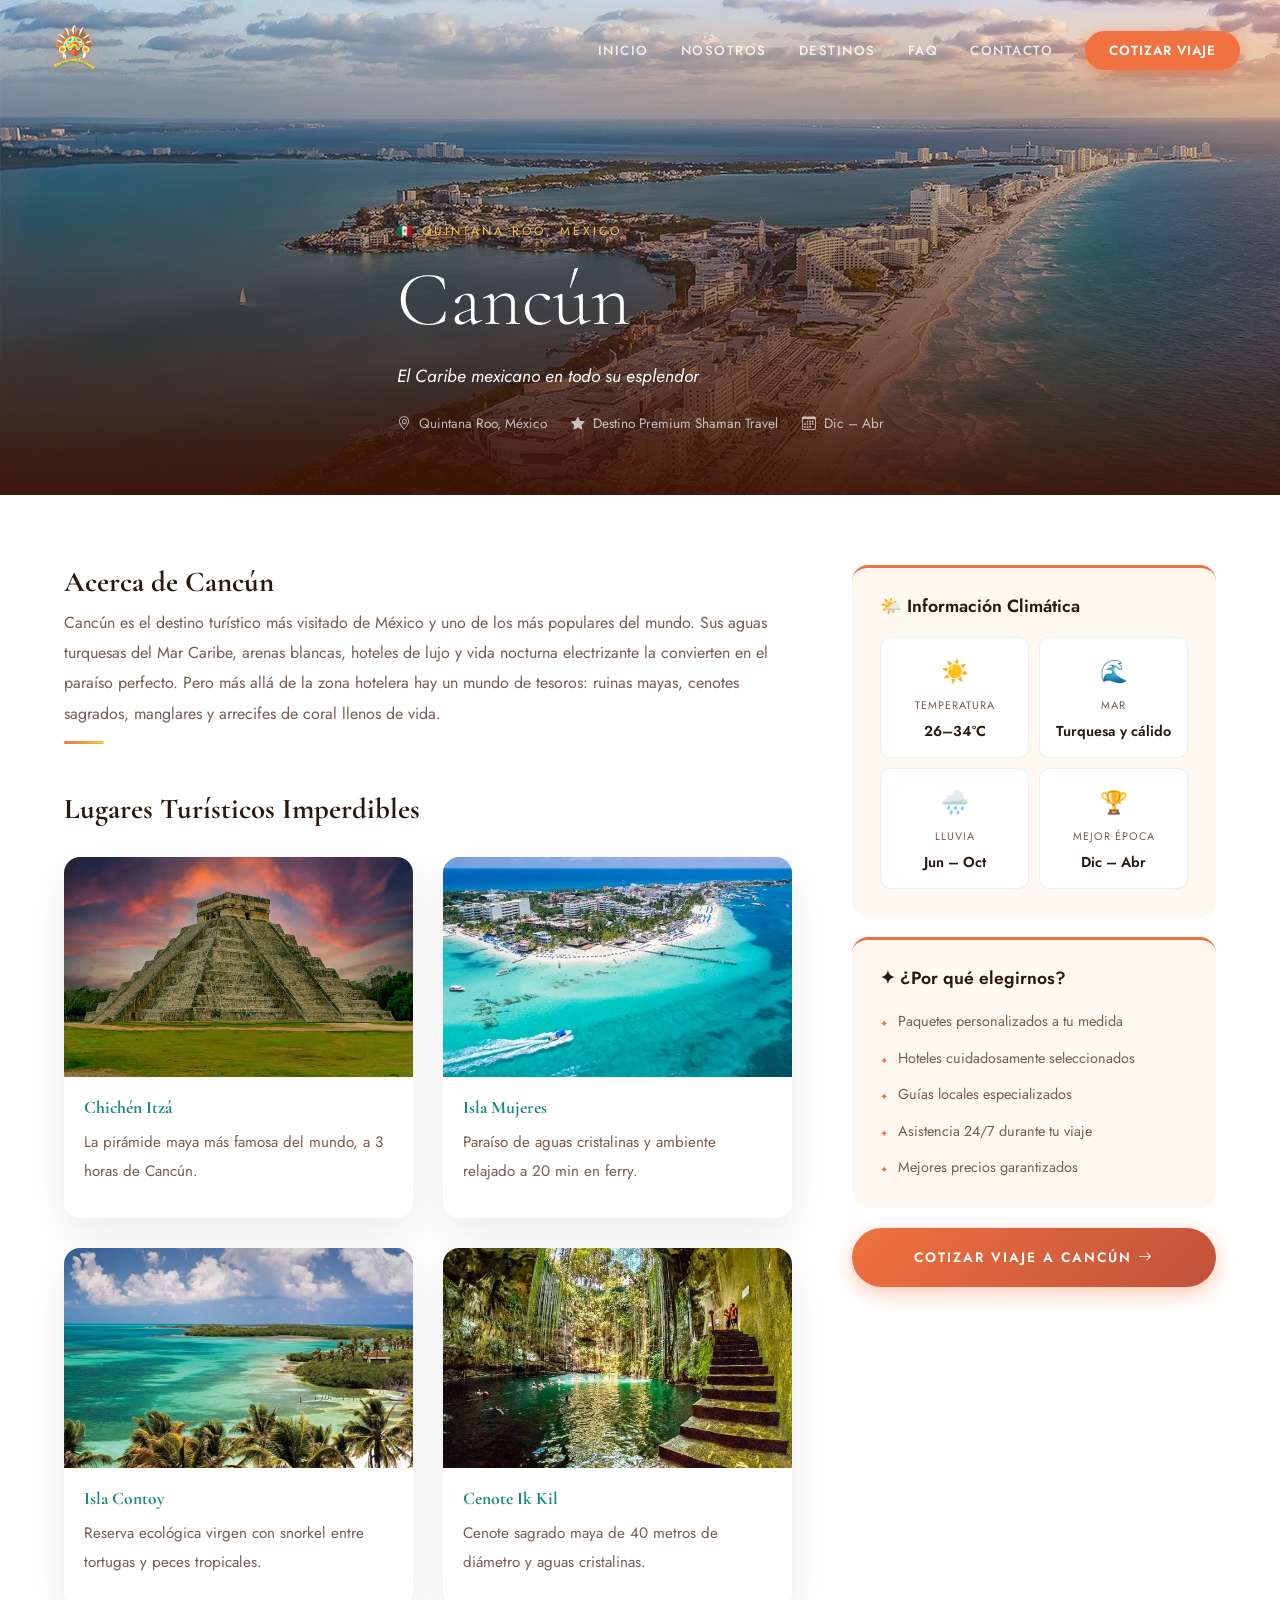
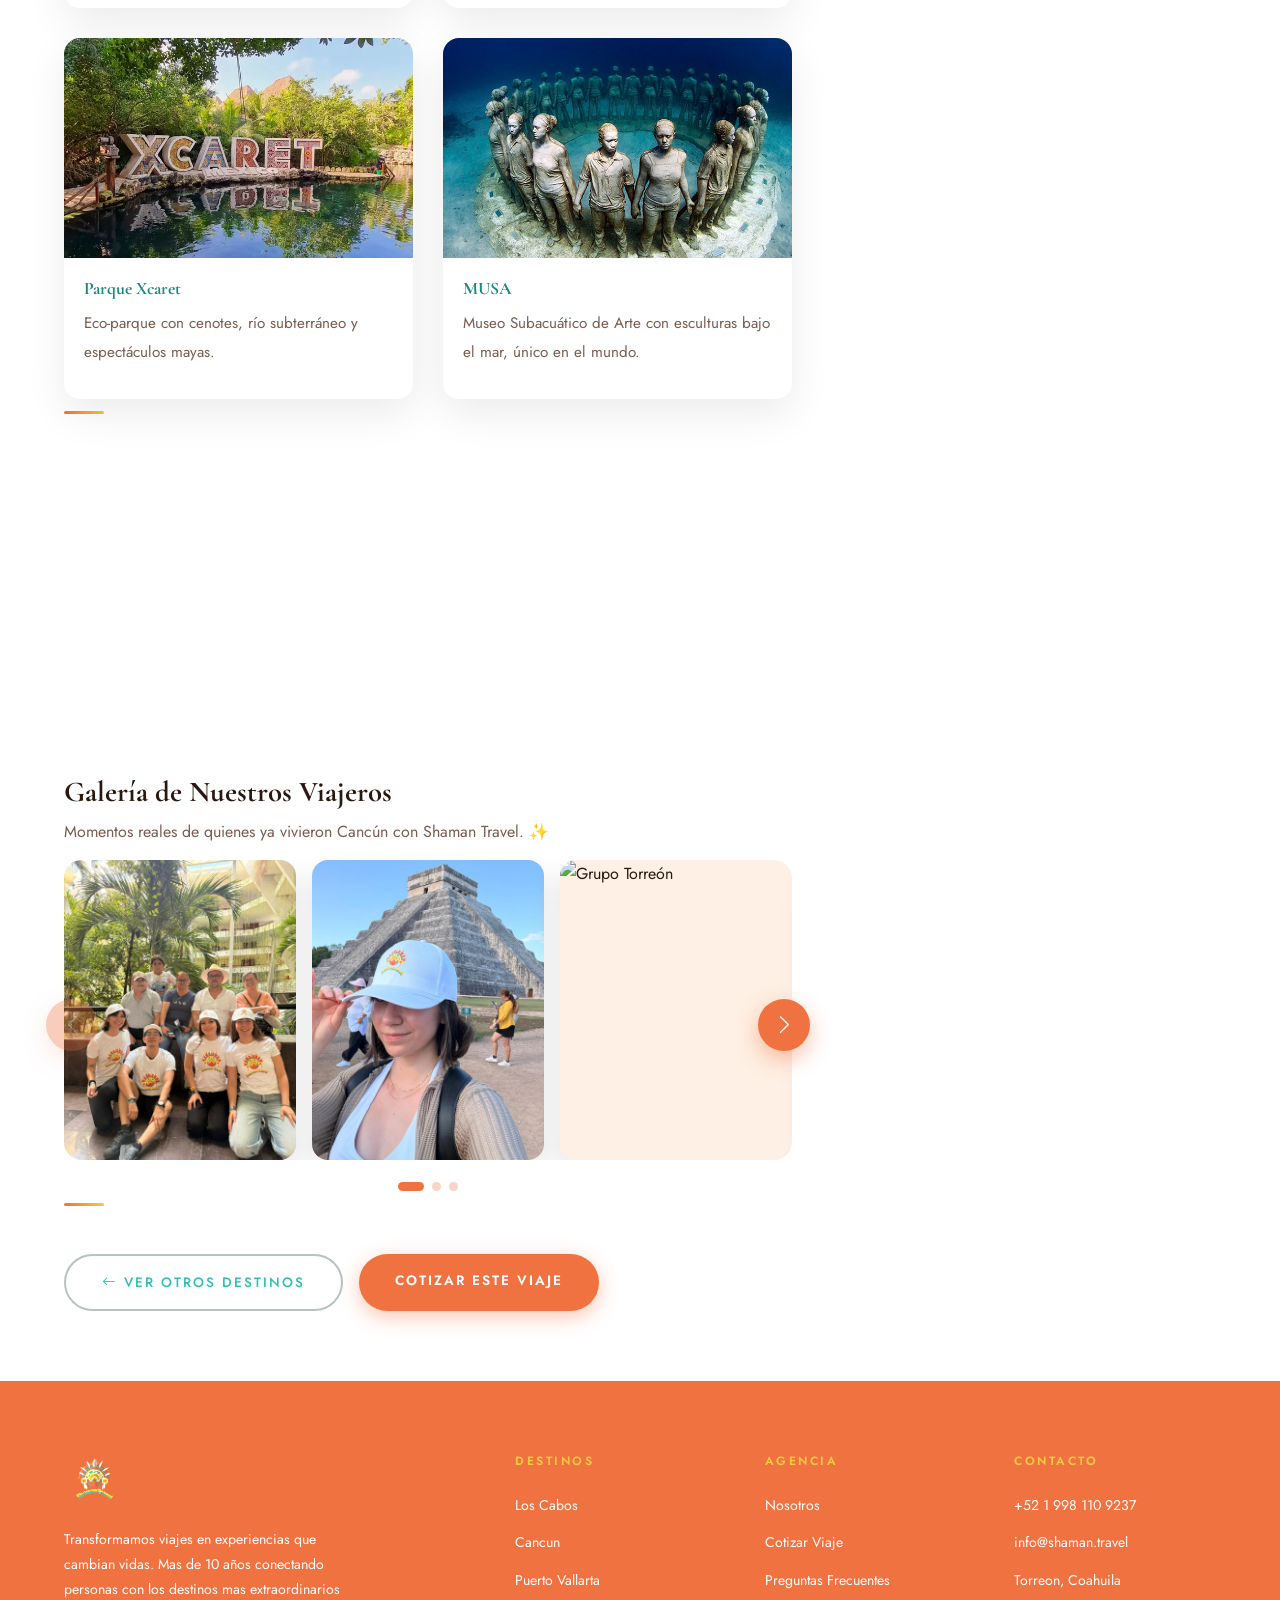
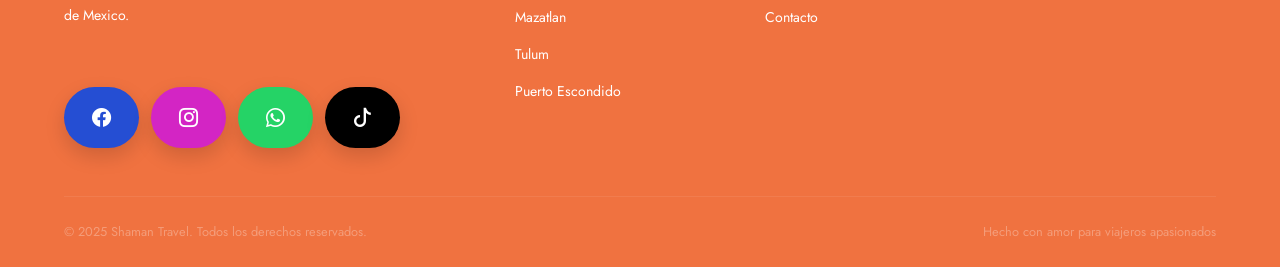
==== commit 280b1cf1: "Update - Carrusel de fotos para Cancun" ====
--- a/pages/cancun.html
+++ b/pages/cancun.html
@@ -150,6 +150,20 @@
           </ul>
         </div>
 
+        <!-- Carrusel de viajeros -->
+        <div class="dest-section reveal">
+          <h2>Galería de Nuestros Viajeros</h2>
+          <p class="tgal-intro">Momentos reales de quienes ya vivieron Cancún con Shaman Travel. ✨</p>
+          <div class="tgal">
+            <div class="tgal-viewport">
+              <div class="tgal-track" id="tgalTrack"></div>
+            </div>
+            <button class="tgal-arrow tgal-prev" id="tgalPrev" aria-label="Anterior"><i class="bi bi-chevron-left"></i></button>
+            <button class="tgal-arrow tgal-next" id="tgalNext" aria-label="Siguiente"><i class="bi bi-chevron-right"></i></button>
+            <div class="tgal-dots" id="tgalDots"></div>
+          </div>
+        </div>
+
         <!-- CTA volver -->
         <div style="margin-top: 40px; display: flex; gap: 16px; flex-wrap: wrap;">
           <a href="../index.html#destinos" class="btn-outline" style="color: var(--primary); border-color: rgba(26,58,42,0.3);">
@@ -272,9 +286,21 @@
     </div>
   </div>
 </footer>
-
+<script>
+  // Fotos de viajeros de Cancún. Para agregar una: colócala en img/galeria/cancun/
+  // y añade una línea aquí.
+  window.fotosViajeros = [
+    { img: '../img/galeria/cancun/cancun1.jpeg', nombre: 'Familia Narvaez', desc: 'Grand Oasis · May 2026' },
+    { img: '../img/galeria/cancun/cancun2.jpeg',       desc: 'Chichen-Itza · May 2026' },
+    { img: '../img/galeria/cancun/viajero3.jpg', nombre: 'Grupo Torreón',   desc: 'Chichén Itzá · Dic 2024' },
+    { img: '../img/galeria/cancun/viajero4.jpg', nombre: 'Sofía R.',        desc: 'Xcaret · Nov 2024' },
+    { img: '../img/galeria/cancun/viajero5.jpg', nombre: 'Los Martínez',    desc: 'MUSA · Oct 2024' },
+    // ← agrega más fotos aquí
+  ];
+</script>
 <div id="toast" class="toast"></div>
 <script src="https://unpkg.com/aos@2.3.4/dist/aos.js"></script>
+
 <script src="../js/main.js"></script>
 <script>AOS.init({ duration: 800, once: true });</script>
 </body>
--- a/css/style.css
+++ b/css/style.css
@@ -1504,7 +1504,7 @@
 }
 
 .slide-center img {
-  width: 100px;
+  /* width: 100px; */
   margin-bottom: 10px;
 }
 
@@ -1542,7 +1542,7 @@
 }
 /* ===== COTIZAR HORIZONTAL ===== */
 
-.quote-section {
+/* .quote-section {
   padding: 80px 0;
   background: #f7f7f7;
 }
@@ -1566,7 +1566,7 @@
 .field {
   display: flex;
   flex-direction: column;
-}
+} */
 
 .field label {
   font-size: 0.85rem;
@@ -1589,14 +1589,14 @@
   box-shadow: 0 0 0 3px rgba(43,191,179,0.15);
 }
 
-.quote-button {
+/* .quote-button {
   margin-top: 25px;
 }
 
 .quote-button .btn-primary {
   padding: 12px 40px;
   border-radius: 30px;
-}
+} */
 @media (max-width: 1024px) {
   .quote-grid {
     grid-template-columns: 1fr 1fr;
@@ -1625,6 +1625,144 @@
     width: 70px;
   }
 
+}
+
+/* ===== CTA COTIZAR GRANDE ===== */
+.quote-cta-section {
+  padding: 80px 0;
+  background: #f7f7f7;
+  position: relative;
+  overflow: hidden;
+}
+
+.quote-cta-box {
+  background: linear-gradient(135deg, #C0513A 0%, #F07240 50%, #F5A030 100%);
+  border-radius: 30px;
+  padding: 70px 40px;
+  text-align: center;
+  position: relative;
+  overflow: hidden;
+  box-shadow: 0 20px 60px rgba(240, 114, 64, 0.3);
+}
+
+/* Patrón decorativo de fondo */
+.quote-cta-box::before {
+  content: '';
+  position: absolute;
+  inset: 0;
+  background-image: url("data:image/svg+xml,%3Csvg xmlns='http://www.w3.org/2000/svg' width='80' height='80' viewBox='0 0 80 80'%3E%3Cg fill='%23F5C842' fill-opacity='0.08'%3E%3Cpath d='M40 0L50 20H30L40 0z'/%3E%3Cpath d='M40 80L30 60h20L40 80z'/%3E%3Cpath d='M0 40L20 30v20L0 40z'/%3E%3Cpath d='M80 40L60 50V30L80 40z'/%3E%3C/g%3E%3C/svg%3E");
+  pointer-events: none;
+}
+
+.quote-cta-box::after {
+  content: '';
+  position: absolute;
+  top: -50%;
+  right: -10%;
+  width: 500px;
+  height: 500px;
+  background: radial-gradient(circle, rgba(245, 200, 66, 0.25) 0%, transparent 70%);
+  pointer-events: none;
+}
+
+.quote-cta-content {
+  position: relative;
+  z-index: 1;
+  max-width: 800px;
+  margin: 0 auto;
+}
+
+.quote-cta-tag {
+  display: inline-block;
+  background: rgba(255, 255, 255, 0.15);
+  border: 1px solid rgba(245, 200, 66, 0.5);
+  color: #F5C842;
+  padding: 8px 24px;
+  font-size: 0.75rem;
+  letter-spacing: 3px;
+  text-transform: uppercase;
+  margin-bottom: 24px;
+  border-radius: 30px;
+  font-weight: 600;
+  backdrop-filter: blur(10px);
+}
+
+.quote-cta-content h2 {
+  font-size: clamp(2.2rem, 5vw, 3.8rem);
+  color: #fff;
+  margin-bottom: 16px;
+  font-weight: 400;
+  line-height: 1.1;
+}
+
+.quote-cta-content p {
+  color: rgba(255, 255, 255, 0.92);
+  font-size: 1.15rem;
+  margin-bottom: 40px;
+  font-weight: 300;
+  max-width: 560px;
+  margin-left: auto;
+  margin-right: auto;
+}
+
+.btn-cta-grande {
+  display: inline-flex;
+  align-items: center;
+  gap: 14px;
+  background: #fff;
+  color: #C0513A;
+  padding: 22px 50px;
+  border-radius: 50px;
+  font-size: 1.1rem;
+  font-weight: 700;
+  letter-spacing: 1.5px;
+  text-transform: uppercase;
+  transition: all 0.4s cubic-bezier(0.25, 0.46, 0.45, 0.94);
+  box-shadow: 0 15px 40px rgba(0, 0, 0, 0.25);
+  position: relative;
+  overflow: hidden;
+}
+
+.btn-cta-grande i {
+  font-size: 1.3rem;
+  transition: transform 0.3s ease;
+}
+
+.btn-cta-grande:hover {
+  background: #F5C842;
+  color: #2A0F05;
+  transform: translateY(-5px) scale(1.03);
+  box-shadow: 0 20px 50px rgba(245, 200, 66, 0.5);
+}
+
+.btn-cta-grande:hover i.bi-arrow-right {
+  transform: translateX(6px);
+}
+
+.btn-cta-grande:hover i.bi-whatsapp {
+  transform: rotate(-10deg) scale(1.15);
+}
+
+/* Responsive */
+@media (max-width: 768px) {
+  .quote-cta-section {
+    padding: 60px 0;
+  }
+  
+  .quote-cta-box {
+    padding: 50px 24px;
+    border-radius: 20px;
+  }
+  
+  .btn-cta-grande {
+    padding: 18px 32px;
+    font-size: 0.95rem;
+    letter-spacing: 1px;
+  }
+  
+  .quote-cta-content p {
+    font-size: 1rem;
+  }
 }
 
 /* BOTON WHATSAPP */
@@ -1727,4 +1865,44 @@
   background: #000000;
   transform: translateY(-2px);
   box-shadow: 0 12px 25px rgba(0, 0, 0, 0.2);
-}+}
+/* ===== CARRUSEL DE VIAJEROS ===== */
+.tgal { position: relative; }
+.tgal-intro { color: var(--text-light); margin-bottom: 24px; line-height: 1.9; }
+.tgal-viewport { overflow: hidden; border-radius: 18px; }
+.tgal-track { display: flex; gap: 16px; transition: transform 0.55s cubic-bezier(0.25,0.46,0.45,0.94); }
+.tgal-slide {
+  flex: 0 0 calc((100% - 32px) / 3);
+  position: relative; border-radius: 16px; overflow: hidden;
+  box-shadow: 0 12px 30px rgba(0,0,0,0.1); cursor: pointer; background: var(--light-2);
+}
+@media (max-width: 900px){ .tgal-slide { flex-basis: calc((100% - 16px) / 2); } }
+@media (max-width: 560px){ .tgal-slide { flex-basis: 100%; } }
+.tgal-slide img { width: 100%; height: 300px; object-fit: cover; display: block; transition: transform 0.6s ease; }
+.tgal-slide:hover img { transform: scale(1.06); }
+.tgal-cap {
+  position: absolute; inset: auto 0 0 0; padding: 34px 16px 14px;
+  background: linear-gradient(to top, rgba(42,15,5,0.85), transparent);
+  color: #fff; opacity: 0; transition: var(--transition);
+}
+.tgal-slide:hover .tgal-cap { opacity: 1; }
+.tgal-cap .n { font-weight: 600; font-size: 0.95rem; }
+.tgal-cap .d { font-size: 0.8rem; color: var(--yellow); }
+.tgal-arrow {
+  position: absolute; top: 50%; transform: translateY(-50%);
+  width: 52px; height: 52px; border-radius: 50%; border: none;
+  background: var(--orange); color: #fff; font-size: 1.3rem; cursor: pointer; z-index: 4;
+  box-shadow: 0 8px 22px rgba(240,114,64,0.45); transition: var(--transition);
+  display: flex; align-items: center; justify-content: center;
+}
+.tgal-arrow:hover { background: var(--yellow); color: var(--orange-dark); transform: translateY(-50%) scale(1.08); }
+.tgal-arrow:disabled { opacity: 0.35; cursor: default; }
+.tgal-prev { left: -18px; } .tgal-next { right: -18px; }
+@media (max-width: 560px){ .tgal-prev { left: 6px; } .tgal-next { right: 6px; } }
+.tgal-dots { display: flex; justify-content: center; gap: 8px; margin-top: 22px; }
+.tgal-dot { width: 9px; height: 9px; border-radius: 50%; border: none; background: rgba(240,114,64,0.3); cursor: pointer; transition: var(--transition); padding: 0; }
+.tgal-dot.active { background: var(--orange); width: 26px; border-radius: 6px; }
+.tgal-lb { position: fixed; inset: 0; background: rgba(20,8,2,0.92); display: none; align-items: center; justify-content: center; z-index: 10000; padding: 30px; }
+.tgal-lb.open { display: flex; }
+.tgal-lb img { max-width: 92%; max-height: 82vh; border-radius: 12px; box-shadow: 0 20px 60px rgba(0,0,0,0.5); }
+.tgal-lb-close { position: absolute; top: 22px; right: 28px; background: none; border: none; color: #fff; font-size: 1.9rem; cursor: pointer; }
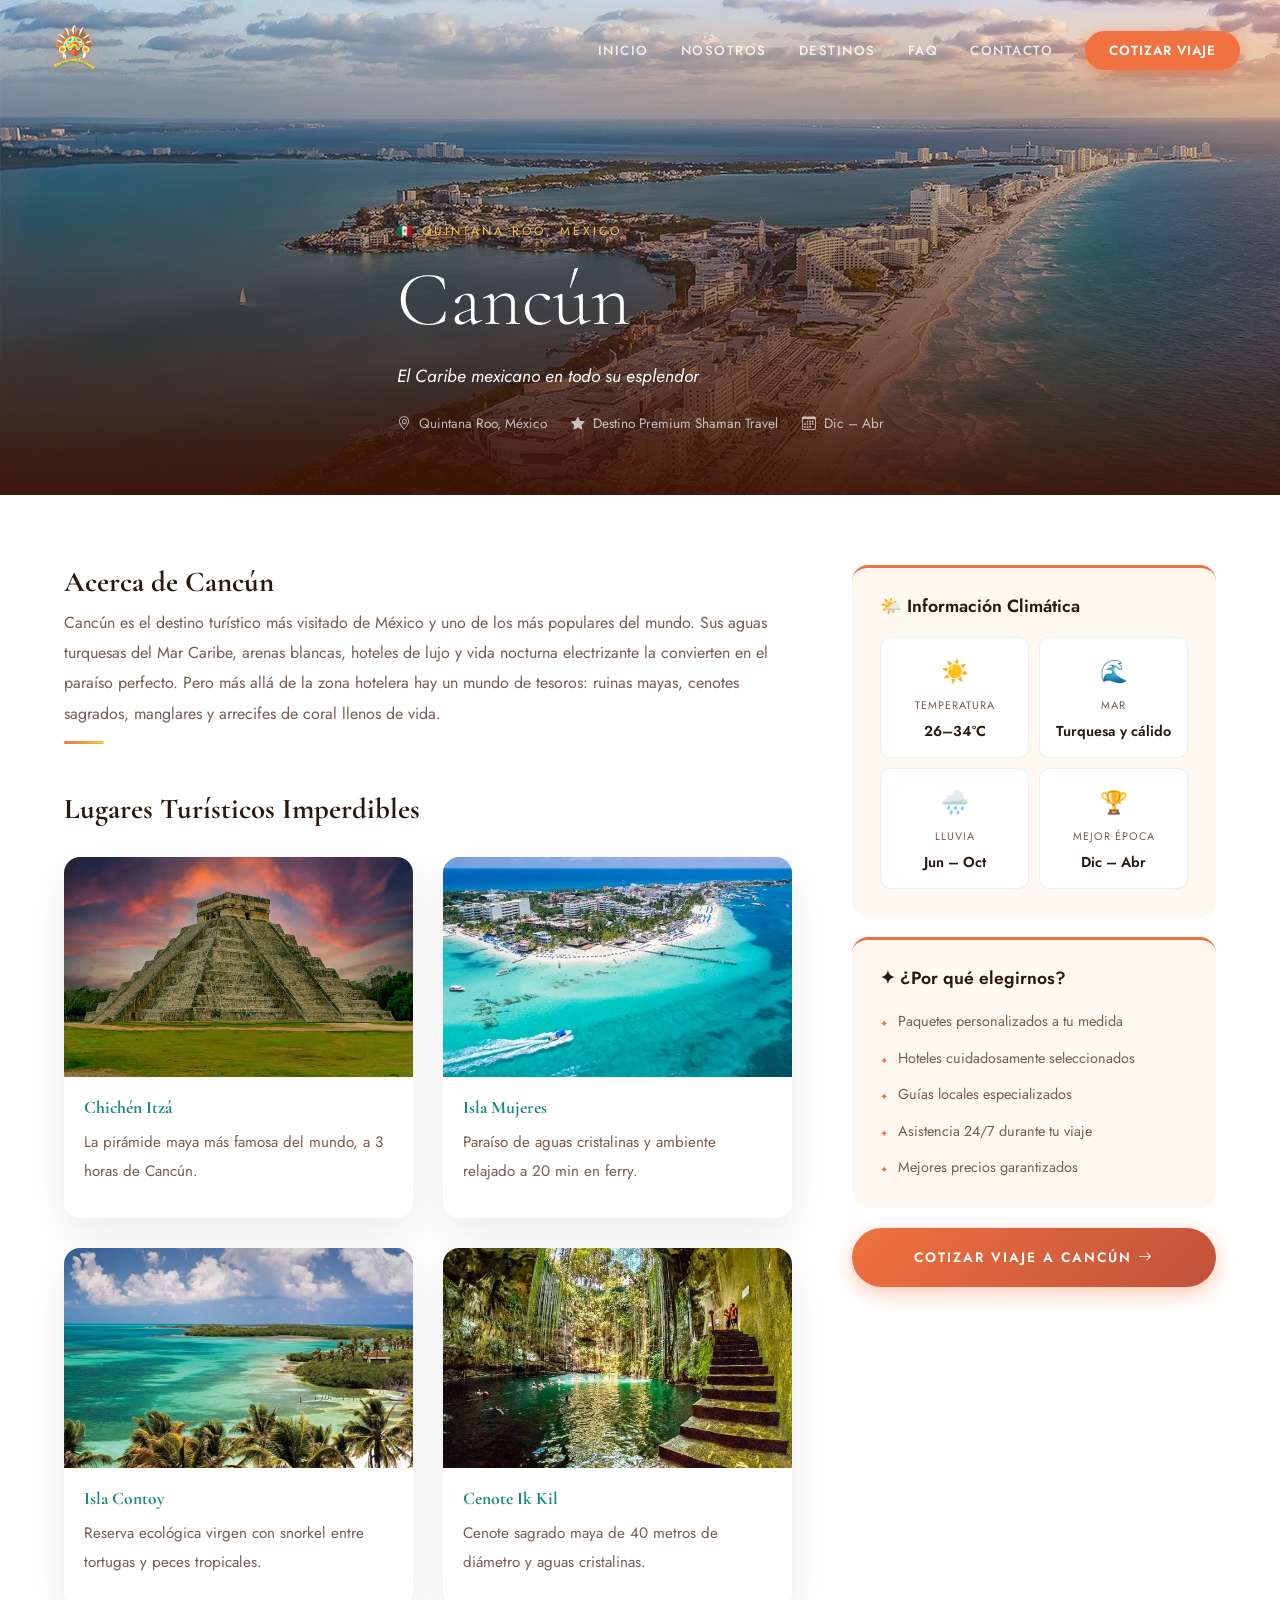
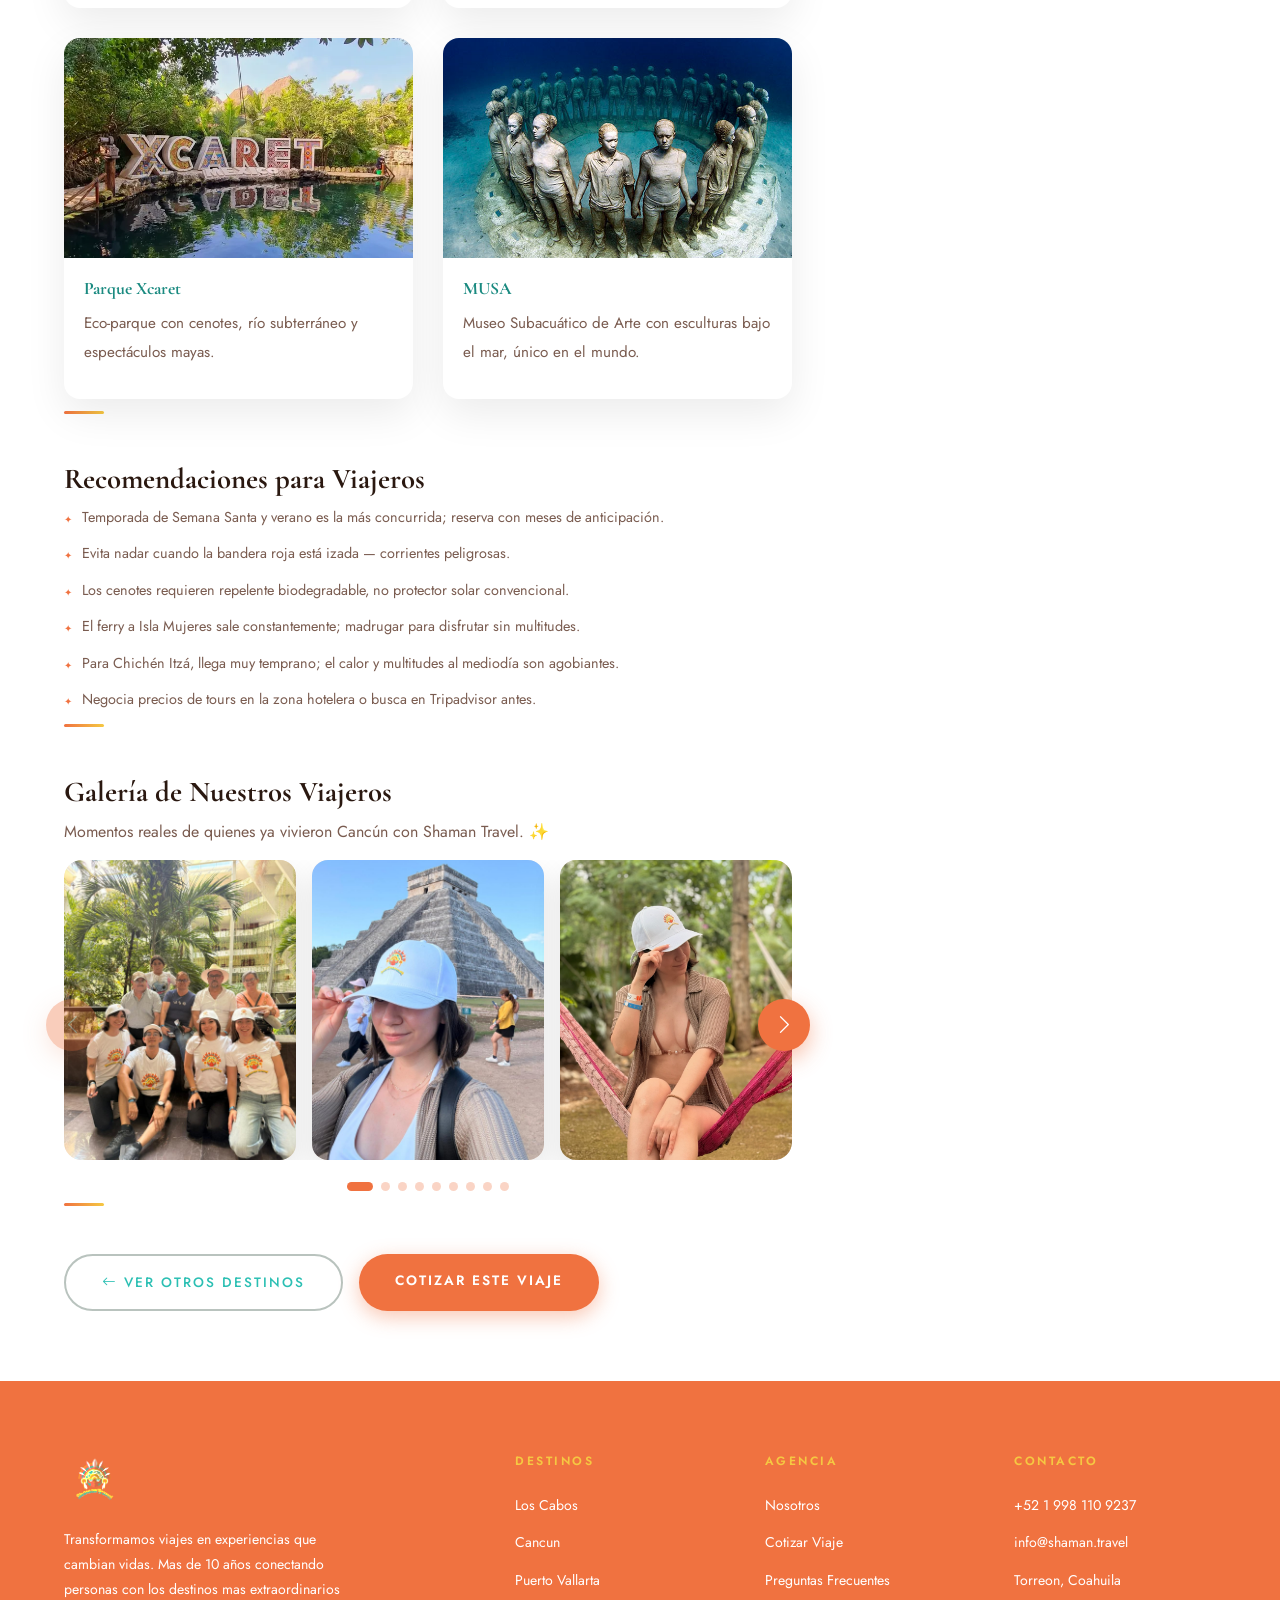
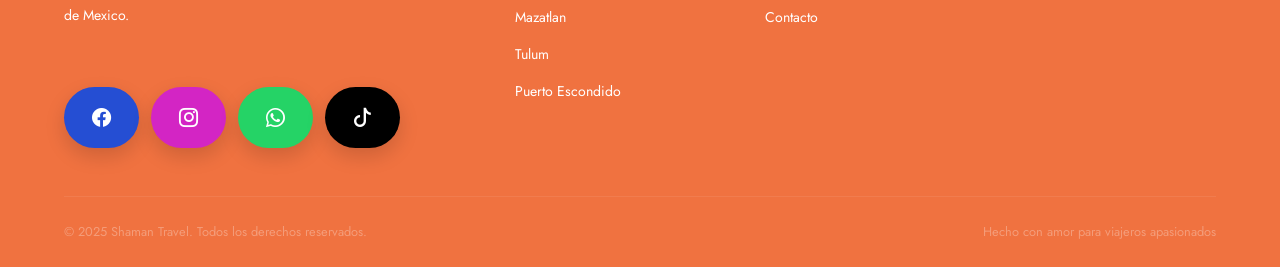
==== commit d43baffc: "Update - Carrusel en los cabos" ====
--- a/pages/cancun.html
+++ b/pages/cancun.html
@@ -291,10 +291,16 @@
   // y añade una línea aquí.
   window.fotosViajeros = [
     { img: '../img/galeria/cancun/cancun1.jpeg', nombre: 'Familia Narvaez', desc: 'Grand Oasis · May 2026' },
-    { img: '../img/galeria/cancun/cancun2.jpeg',       desc: 'Chichen-Itza · May 2026' },
-    { img: '../img/galeria/cancun/viajero3.jpg', nombre: 'Grupo Torreón',   desc: 'Chichén Itzá · Dic 2024' },
-    { img: '../img/galeria/cancun/viajero4.jpg', nombre: 'Sofía R.',        desc: 'Xcaret · Nov 2024' },
-    { img: '../img/galeria/cancun/viajero5.jpg', nombre: 'Los Martínez',    desc: 'MUSA · Oct 2024' },
+    { img: '../img/galeria/cancun/cancun2.jpeg',  esc: 'Chichen-Itza · May 2026' },
+    { img: '../img/galeria/cancun/IMG_1732.jpg', nombre: 'Native Park Yucatan',   desc: 'May 2026' },
+    { img: '../img/galeria/cancun/IMG_1908.jpg', nombre: '',        desc: 'May 2026' },
+    { img: '../img/galeria/cancun/IMG_8253.jpg', nombre: 'Cocobongo',    desc: 'May 2026' },
+    { img: '../img/galeria/cancun/IMG_8275.jpg', nombre: 'Isla Mujeres',    desc: 'May 2026' },
+    { img: '../img/galeria/cancun/IMG_8422.jpg', nombre: 'Isla Mujeres',    desc: 'May 2026' },
+    { img: '../img/galeria/cancun/IMG_8807.jpg', nombre: 'Isla Mujeres',    desc: 'May 2026' },
+    { img: '../img/galeria/cancun/IMG_0901.JPEG', nombre: 'Gran Cenote',    desc: 'May 2026' },
+    { img: '../img/galeria/cancun/IMG_1074.JPEG', nombre: 'Valladolid',    desc: 'May 2026' },
+    { img: '../img/galeria/cancun/IMG_1139.JPEG', nombre: 'Cocobongo',    desc: 'May 2026' },
     // ← agrega más fotos aquí
   ];
 </script>
